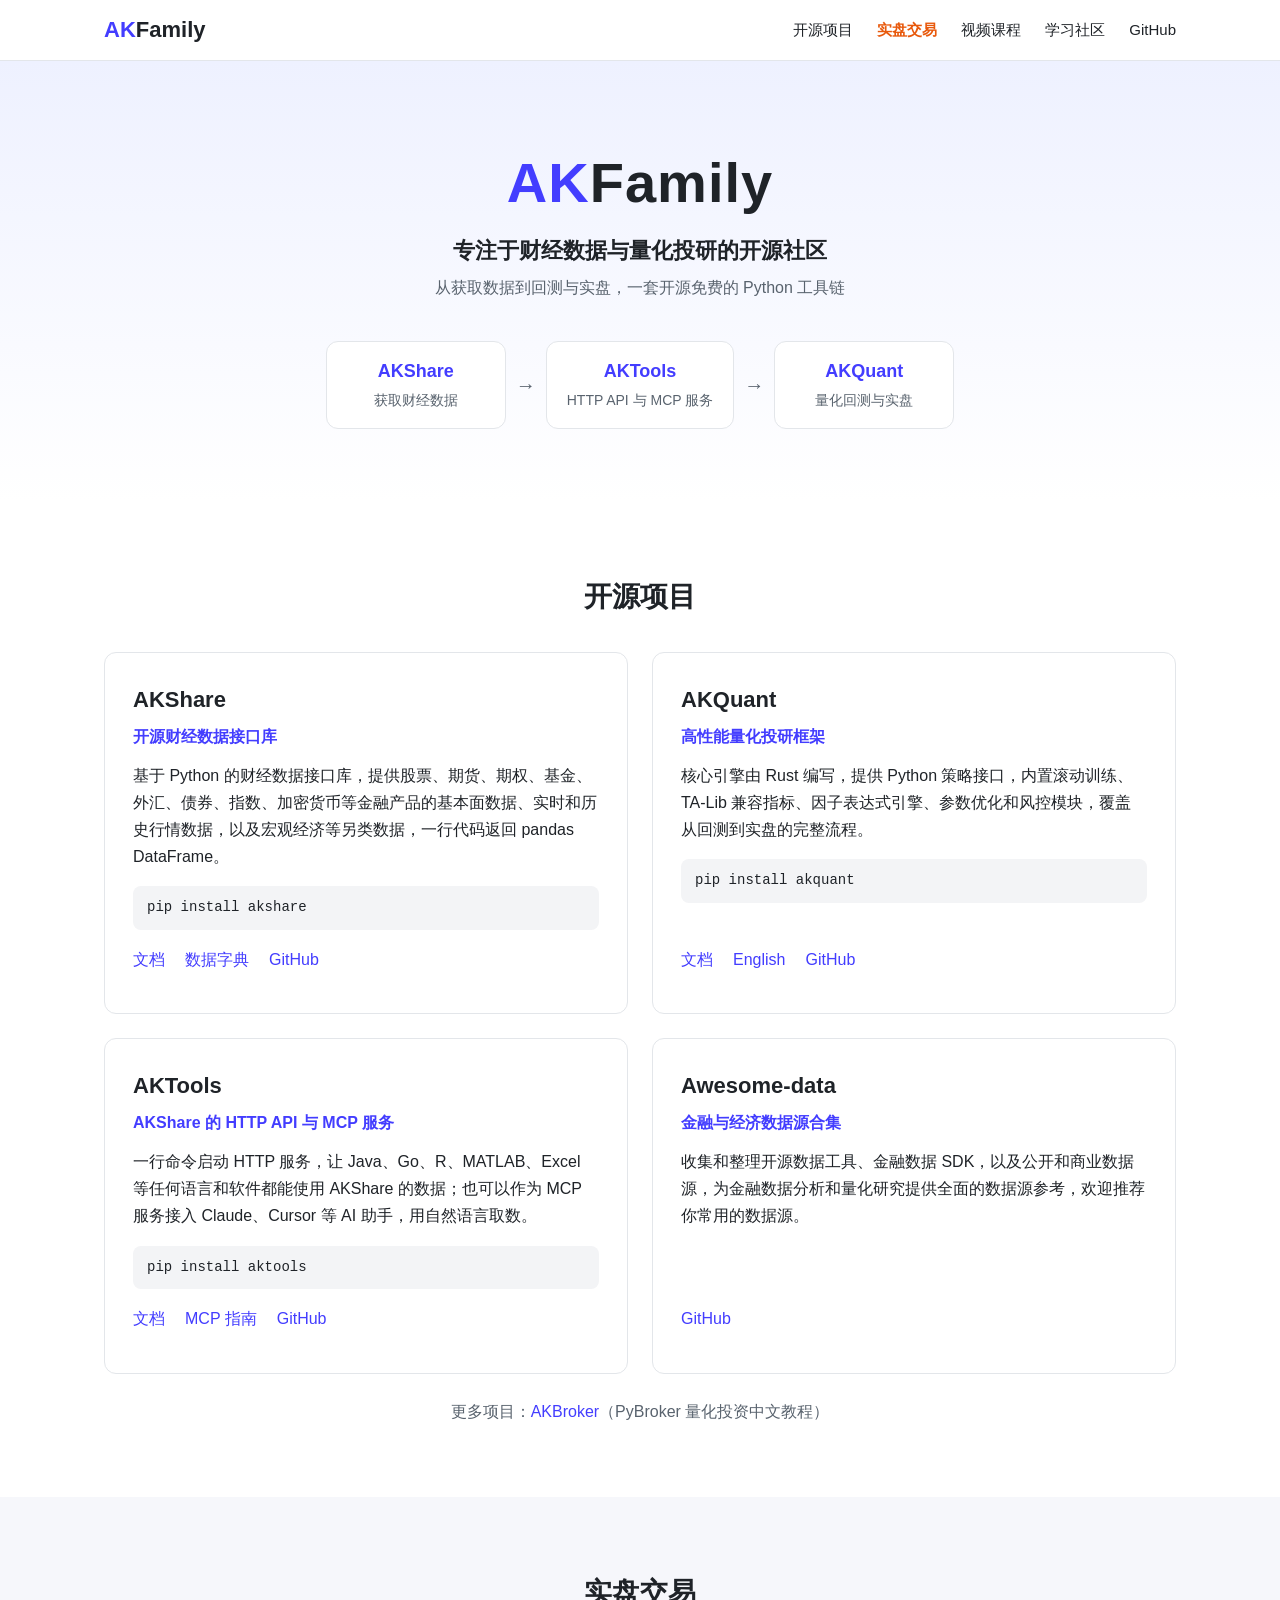
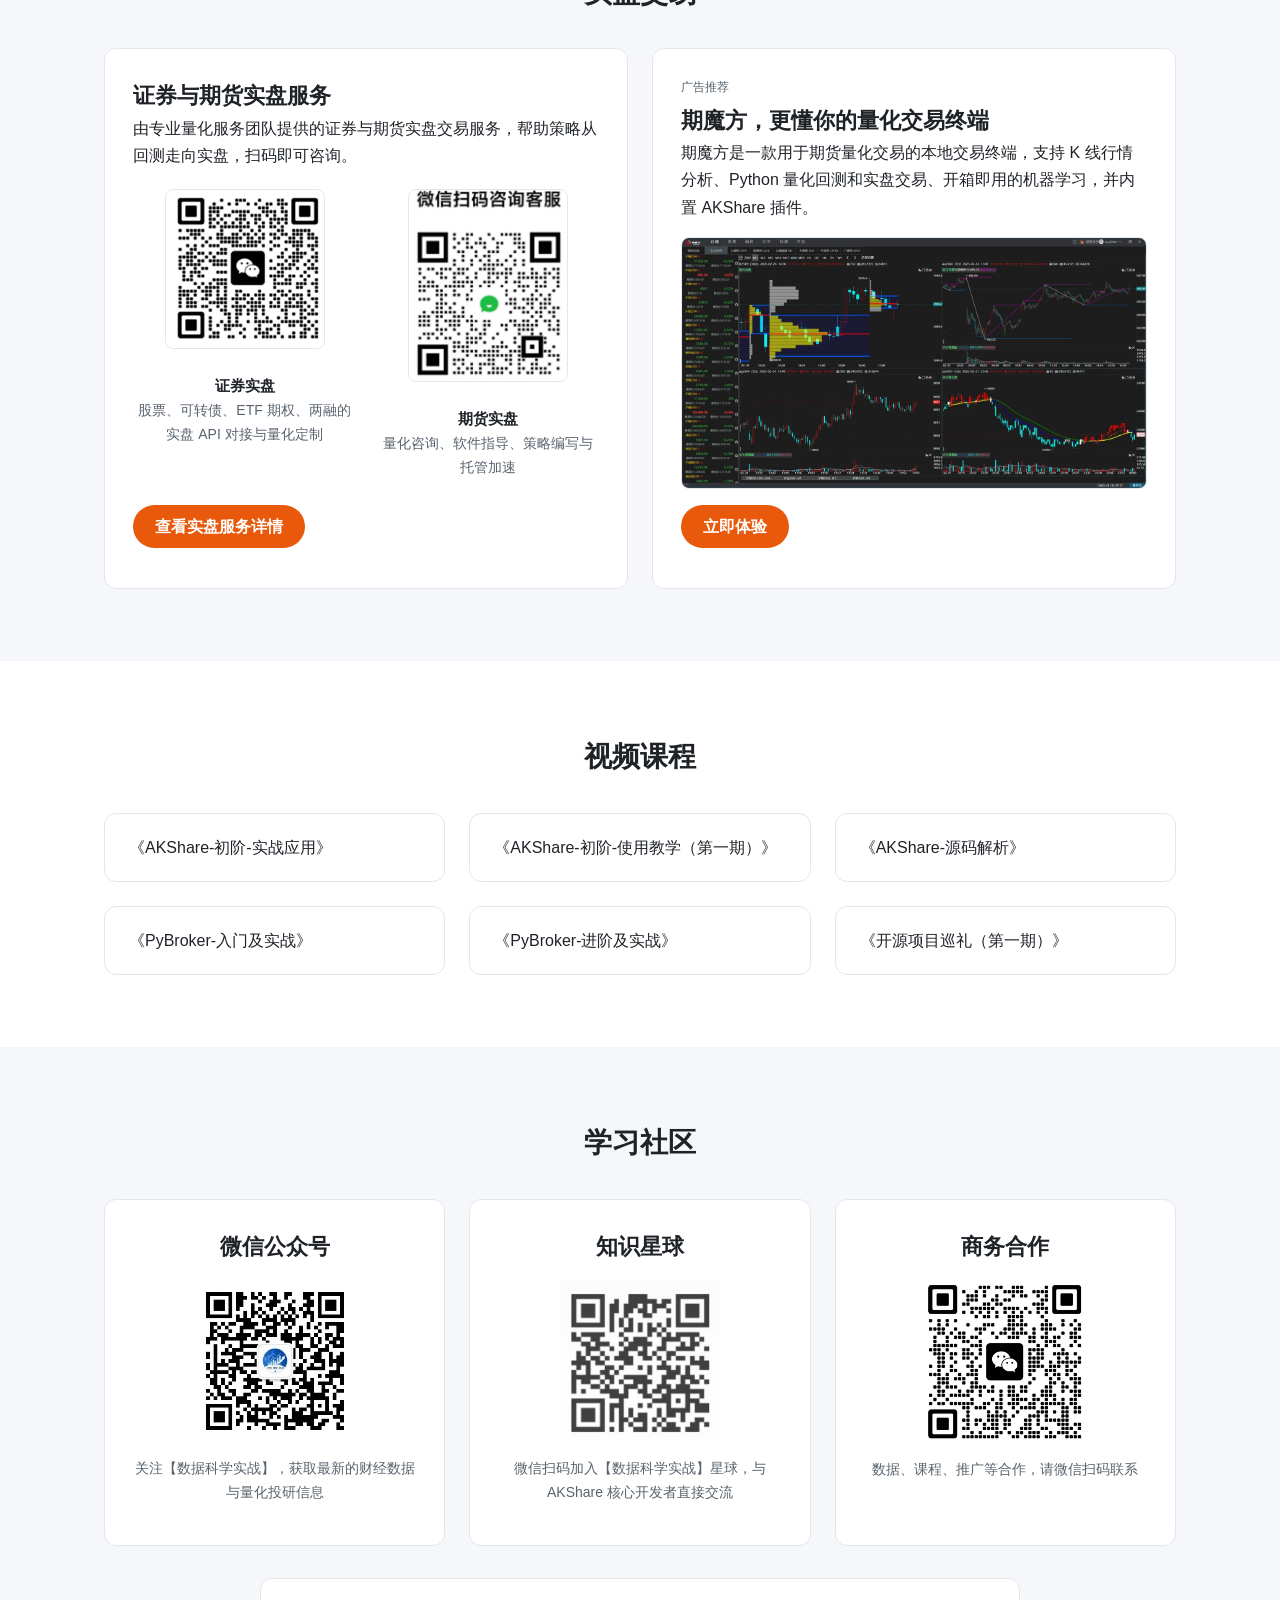
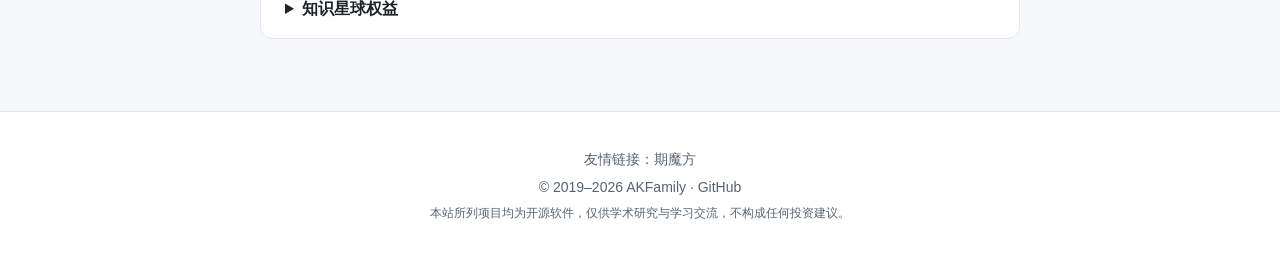
==== index.html @ a4c7192d "feat: 重写 AKFamily 主页为纯静态页面 - 新增 index.html：开源项目、实盘交易、视频课程、学习社区四个区块，沿用旧站的文案、课程链接和二维码 - 兼容旧站的 hash 路由（" ====
<!doctype html>
<html lang="zh-CN">
<head>
  <meta charset="utf-8">
  <meta name="viewport" content="width=device-width, initial-scale=1">
  <title>AKFamily — 专注于财经数据与量化投研的开源社区</title>
  <meta name="description" content="AKFamily 是 AKShare、AKQuant、AKTools 和 Awesome-data 的项目家族：开源免费的财经数据接口、量化回测与实盘框架、HTTP API 与 MCP 服务，以及金融数据源合集。">
  <meta name="keywords" content="AKFamily, AKShare, AKQuant, AKTools, Awesome-data, 财经数据, 金融数据接口, 量化投资, 量化回测, 量化实盘, Python">
  <link rel="canonical" href="https://akfamily.xyz/">
  <meta property="og:type" content="website">
  <meta property="og:title" content="AKFamily — 专注于财经数据与量化投研的开源社区">
  <meta property="og:description" content="开源免费的财经数据接口、量化回测与实盘框架、HTTP API 与 MCP 服务。">
  <meta property="og:url" content="https://akfamily.xyz/">
  <link rel="icon" href="favicon.ico">
  <link rel="stylesheet" href="assets/style.css">
  <script>
    // 兼容旧站的 hash 路由，例如 https://akfamily.xyz/#/community
    (function () {
      var map = { "#/data": "#projects", "#/quant": "#projects", "#/trade": "#trade",
                  "#/course": "#courses", "#/community": "#community", "#/": "#top" };
      var target = map[location.hash];
      if (!target) { return; }
      history.replaceState(null, "", target === "#top" ? location.pathname : target);
      document.addEventListener("DOMContentLoaded", function () {
        var el = document.querySelector(target);
        if (el && target !== "#top") { el.scrollIntoView(); }
      });
    })();
  </script>
</head>
<body id="top">
  <header class="nav">
    <div class="wrap nav-inner">
      <a class="brand" href="#top"><span class="ak">AK</span>Family</a>
      <nav>
        <a href="#projects">开源项目</a>
        <a href="#trade" class="hl">实盘交易</a>
        <a href="#courses">视频课程</a>
        <a href="#community">学习社区</a>
        <a href="https://github.com/akfamily" target="_blank" rel="noopener">GitHub</a>
      </nav>
    </div>
  </header>

  <main>
    <section class="hero">
      <div class="wrap">
        <h1><span class="ak">AK</span>Family</h1>
        <p class="lead">专注于财经数据与量化投研的开源社区</p>
        <p class="sub">从获取数据到回测与实盘，一套开源免费的 Python 工具链</p>
        <ol class="flow" aria-label="项目关系">
          <li><a href="https://akshare.akfamily.xyz/" target="_blank" rel="noopener"><b>AKShare</b><span>获取财经数据</span></a></li>
          <li><a href="https://aktools.akfamily.xyz/" target="_blank" rel="noopener"><b>AKTools</b><span>HTTP API 与 MCP 服务</span></a></li>
          <li><a href="https://akquant.akfamily.xyz/" target="_blank" rel="noopener"><b>AKQuant</b><span>量化回测与实盘</span></a></li>
        </ol>
      </div>
    </section>

    <section id="projects" class="section">
      <div class="wrap">
        <h2>开源项目</h2>
        <div class="grid cards">
          <article class="card">
            <h3>AKShare</h3>
            <p class="tag">开源财经数据接口库</p>
            <p>基于 Python 的财经数据接口库，提供股票、期货、期权、基金、外汇、债券、指数、加密货币等金融产品的基本面数据、实时和历史行情数据，以及宏观经济等另类数据，一行代码返回 pandas DataFrame。</p>
            <pre><code>pip install akshare</code></pre>
            <p class="links"><a href="https://akshare.akfamily.xyz/" target="_blank" rel="noopener">文档</a><a href="https://akshare.akfamily.xyz/data/index.html" target="_blank" rel="noopener">数据字典</a><a href="https://github.com/akfamily/akshare" target="_blank" rel="noopener">GitHub</a></p>
          </article>
          <article class="card">
            <h3>AKQuant</h3>
            <p class="tag">高性能量化投研框架</p>
            <p>核心引擎由 Rust 编写，提供 Python 策略接口，内置滚动训练、TA-Lib 兼容指标、因子表达式引擎、参数优化和风控模块，覆盖从回测到实盘的完整流程。</p>
            <pre><code>pip install akquant</code></pre>
            <p class="links"><a href="https://akquant.akfamily.xyz/" target="_blank" rel="noopener">文档</a><a href="https://akquant.akfamily.xyz/en/" target="_blank" rel="noopener">English</a><a href="https://github.com/akfamily/akquant" target="_blank" rel="noopener">GitHub</a></p>
          </article>
          <article class="card">
            <h3>AKTools</h3>
            <p class="tag">AKShare 的 HTTP API 与 MCP 服务</p>
            <p>一行命令启动 HTTP 服务，让 Java、Go、R、MATLAB、Excel 等任何语言和软件都能使用 AKShare 的数据；也可以作为 MCP 服务接入 Claude、Cursor 等 AI 助手，用自然语言取数。</p>
            <pre><code>pip install aktools</code></pre>
            <p class="links"><a href="https://aktools.akfamily.xyz/" target="_blank" rel="noopener">文档</a><a href="https://akshare.akfamily.xyz/mcp.html" target="_blank" rel="noopener">MCP 指南</a><a href="https://github.com/akfamily/aktools" target="_blank" rel="noopener">GitHub</a></p>
          </article>
          <article class="card">
            <h3>Awesome-data</h3>
            <p class="tag">金融与经济数据源合集</p>
            <p>收集和整理开源数据工具、金融数据 SDK，以及公开和商业数据源，为金融数据分析和量化研究提供全面的数据源参考，欢迎推荐你常用的数据源。</p>
            <p class="links"><a href="https://github.com/akfamily/awesome-data" target="_blank" rel="noopener">GitHub</a></p>
          </article>
        </div>
        <p class="more">更多项目：<a href="https://akbroker.akfamily.xyz/" target="_blank" rel="noopener">AKBroker</a>（PyBroker 量化投资中文教程）</p>
      </div>
    </section>

    <section id="trade" class="section alt">
      <div class="wrap">
        <h2>实盘交易</h2>
        <div class="grid two">
          <article class="card promo">
            <h3>证券与期货实盘服务</h3>
            <p>由专业量化服务团队提供的证券与期货实盘交易服务，帮助策略从回测走向实盘，扫码即可咨询。</p>
            <div class="trade-qr">
              <figure>
                <img src="assets/img/trade-stock-qrcode.png" width="160" height="160" alt="证券实盘咨询微信二维码" loading="lazy">
                <figcaption><b>证券实盘</b>股票、可转债、ETF 期权、两融的实盘 API 对接与量化定制</figcaption>
              </figure>
              <figure>
                <img src="assets/img/trade-futures-qrcode.png" width="160" height="193" alt="期货实盘咨询微信二维码" loading="lazy">
                <figcaption><b>期货实盘</b>量化咨询、软件指导、策略编写与托管加速</figcaption>
              </figure>
            </div>
            <p class="links"><a class="btn" href="https://akshare.akfamily.xyz/trade.html" target="_blank" rel="noopener">查看实盘服务详情</a></p>
          </article>
          <article class="card promo">
            <p class="ad">广告推荐</p>
            <h3>期魔方，更懂你的量化交易终端</h3>
            <p>期魔方是一款用于期货量化交易的本地交易终端，支持 K 线行情分析、Python 量化回测和实盘交易、开箱即用的机器学习，并内置 AKShare 插件。</p>
            <img src="assets/img/qimofang.webp" width="1280" height="690" alt="期魔方量化交易终端界面截图" loading="lazy">
            <p class="links"><a class="btn" href="https://qmfquant.com" target="_blank" rel="noopener sponsored">立即体验</a></p>
          </article>
        </div>
      </div>
    </section>

    <section id="courses" class="section">
      <div class="wrap">
        <h2>视频课程</h2>
        <ul class="grid courses">
          <li><a href="https://app3rqjh1z21630.h5.xiaoeknow.com/p/course/column/p_63745e95e4b01126eaa6492f" target="_blank" rel="noopener">《AKShare-初阶-实战应用》</a></li>
          <li><a href="https://app3rqjh1z21630.h5.xiaoeknow.com/p/course/column/p_6341071ae4b0eca59c3a827d" target="_blank" rel="noopener">《AKShare-初阶-使用教学（第一期）》</a></li>
          <li><a href="https://app3rqjh1z21630.h5.xiaoeknow.com/p/course/column/p_63621554e4b083231ec7db9f" target="_blank" rel="noopener">《AKShare-源码解析》</a></li>
          <li><a href="https://app3rqjh1z21630.h5.xiaoeknow.com/p/course/column/p_66dd2c90e4b023c0611e36cb" target="_blank" rel="noopener">《PyBroker-入门及实战》</a></li>
          <li><a href="https://app3rqjh1z21630.h5.xiaoeknow.com/p/course/column/p_673dfc2ae4b0694c950396f7" target="_blank" rel="noopener">《PyBroker-进阶及实战》</a></li>
          <li><a href="https://app3rqjh1z21630.h5.xiaoeknow.com/p/course/column/p_63623e37e4b0276efeaac173" target="_blank" rel="noopener">《开源项目巡礼（第一期）》</a></li>
        </ul>
      </div>
    </section>

    <section id="community" class="section alt">
      <div class="wrap">
        <h2>学习社区</h2>
        <div class="grid three">
          <article class="card qr">
            <h3>微信公众号</h3>
            <img src="assets/img/wechat-qrcode.jpg" width="160" height="160" alt="微信公众号【数据科学实战】二维码" loading="lazy">
            <p>关注【数据科学实战】，获取最新的财经数据与量化投研信息</p>
          </article>
          <article class="card qr">
            <h3>知识星球</h3>
            <img src="assets/img/zsxq-qrcode.png" width="160" height="160" alt="知识星球【数据科学实战】二维码" loading="lazy">
            <p>微信扫码加入【数据科学实战】星球，与 AKShare 核心开发者直接交流</p>
          </article>
          <article class="card qr">
            <h3>商务合作</h3>
            <img src="assets/img/business-qrcode.png" width="160" height="160" alt="商务合作微信二维码" loading="lazy">
            <p>数据、课程、推广等合作，请微信扫码联系</p>
          </article>
        </div>
        <details class="perks">
          <summary>知识星球权益</summary>
          <ul>
            <li>赠送《财经数据宝典》：多年财经数据维护经验和使用技巧，解答 AKShare 使用中的注意事项，并介绍国内外常用的财经数据源</li>
            <li>赠送《量化投研宝典》：量化投研框架的最佳实践，以及实战文章和代码资源</li>
            <li>赠送《PyBroker-入门及实战》视频课程</li>
            <li>优质财经数据与量化投研文章、实用策略及源代码、高质量金融数据分享</li>
            <li>每年不少于 10 次专属直播和录播课程，支持回放、课件及源码获取，唯一官方课程答疑渠道</li>
            <li>10 张知识店铺课程 8.8 折优惠券，以及专业微信交流群</li>
          </ul>
        </details>
      </div>
    </section>
  </main>

  <footer class="footer">
    <div class="wrap">
      <p>友情链接：<a href="https://qmfquant.com" target="_blank" rel="noopener">期魔方</a></p>
      <p>© 2019–<span id="year">2026</span> AKFamily · <a href="https://github.com/akfamily" target="_blank" rel="noopener">GitHub</a></p>
      <p class="disclaimer">本站所列项目均为开源软件，仅供学术研究与学习交流，不构成任何投资建议。</p>
    </div>
  </footer>
  <script>document.getElementById("year").textContent = new Date().getFullYear();</script>
</body>
</html>
---- assets/style.css ----
:root {
  --brand: #433dff;
  --accent: #e8590c;
  --text: #1f2328;
  --muted: #59636e;
  --line: #e3e6ea;
  --bg-alt: #f6f7fb;
  --radius: 12px;
  font-family: -apple-system, BlinkMacSystemFont, "Segoe UI", "PingFang SC",
    "Hiragino Sans GB", "Microsoft YaHei", Arial, sans-serif;
  color: var(--text);
  line-height: 1.7;
}

* { box-sizing: border-box; }
html { scroll-behavior: smooth; scroll-padding-top: 72px; }
body { margin: 0; background: #fff; }
a { color: var(--brand); text-decoration: none; }
a:hover { text-decoration: underline; }
img { max-width: 100%; height: auto; }
.wrap { max-width: 1120px; margin: 0 auto; padding: 0 24px; }
.ak { color: var(--brand); }

/* 顶栏 */
.nav {
  position: sticky; top: 0; z-index: 10;
  background: rgba(255, 255, 255, 0.92);
  backdrop-filter: blur(8px);
  border-bottom: 1px solid var(--line);
}
.nav-inner { display: flex; align-items: center; justify-content: space-between; height: 60px; }
.brand { font-size: 22px; font-weight: 700; color: var(--text); }
.brand:hover { text-decoration: none; }
.nav nav { display: flex; gap: 24px; }
.nav nav a { color: var(--text); font-size: 15px; }
.nav nav a.hl { color: var(--accent); font-weight: 600; }

/* 首屏 */
.hero {
  padding: 88px 0 72px;
  text-align: center;
  background: linear-gradient(180deg, #eef1ff 0%, #fff 100%);
}
.hero h1 { margin: 0; font-size: 56px; line-height: 1.2; letter-spacing: 1px; }
.hero .lead { margin: 16px 0 4px; font-size: 22px; font-weight: 600; }
.hero .sub { margin: 0; color: var(--muted); }
.flow {
  list-style: none; padding: 0; margin: 40px auto 0;
  display: flex; justify-content: center; align-items: stretch; gap: 40px;
}
.flow li { position: relative; }
.flow li + li::before {
  content: "→"; position: absolute; left: -30px; top: 50%;
  transform: translateY(-50%); color: var(--muted); font-size: 20px;
}
.flow a {
  display: block; min-width: 180px; padding: 14px 20px;
  background: #fff; border: 1px solid var(--line); border-radius: var(--radius);
  color: var(--text);
}
.flow a:hover { border-color: var(--brand); text-decoration: none; }
.flow b { display: block; font-size: 18px; color: var(--brand); }
.flow span { font-size: 14px; color: var(--muted); }

/* 区块 */
.section { padding: 72px 0; }
.section.alt { background: var(--bg-alt); }
.section h2 { margin: 0 0 32px; font-size: 28px; text-align: center; }
.grid { display: grid; gap: 24px; }
.cards { grid-template-columns: repeat(2, 1fr); }
.two { grid-template-columns: repeat(2, 1fr); }
.three { grid-template-columns: repeat(3, 1fr); }

.card {
  display: flex; flex-direction: column;
  padding: 28px; background: #fff;
  border: 1px solid var(--line); border-radius: var(--radius);
}
.card h3 { margin: 0; font-size: 22px; }
.card .tag { margin: 4px 0 12px; color: var(--brand); font-weight: 600; }
.card p { margin: 0 0 12px; }
.card pre {
  margin: 4px 0 16px; padding: 10px 14px;
  background: #f3f4f6; border-radius: 8px; overflow-x: auto;
}
.card code { font-family: Consolas, "SFMono-Regular", Menlo, monospace; font-size: 14px; }
.card .links { margin-top: auto; display: flex; gap: 20px; flex-wrap: wrap; }
.more { margin: 24px 0 0; text-align: center; color: var(--muted); }

.promo img { margin: 4px 0 16px; border-radius: 8px; border: 1px solid var(--line); }
.promo .ad { margin: 0 0 4px; font-size: 12px; color: var(--muted); }
.trade-qr { display: flex; gap: 20px; margin: 4px 0 16px; }
.trade-qr figure { flex: 1; margin: 0; text-align: center; }
.trade-qr img { width: 160px; height: auto; }
.trade-qr figcaption { font-size: 14px; color: var(--muted); }
.trade-qr figcaption b { display: block; color: var(--text); font-size: 15px; }
.btn {
  display: inline-block; padding: 8px 22px;
  background: var(--accent); color: #fff; border-radius: 999px; font-weight: 600;
}
.btn:hover { text-decoration: none; opacity: 0.9; }

.courses { list-style: none; padding: 0; margin: 0; grid-template-columns: repeat(3, 1fr); }
.courses a {
  display: block; height: 100%; padding: 20px 24px;
  border: 1px solid var(--line); border-radius: var(--radius); color: var(--text);
}
.courses a:hover { border-color: var(--brand); text-decoration: none; color: var(--brand); }

.qr { align-items: center; text-align: center; }
.qr img { margin: 16px 0; }
.qr p { color: var(--muted); font-size: 14px; }

.perks {
  max-width: 760px; margin: 32px auto 0; padding: 16px 24px;
  background: #fff; border: 1px solid var(--line); border-radius: var(--radius);
}
.perks summary { cursor: pointer; font-weight: 600; }
.perks ul { margin: 12px 0 0; padding-left: 20px; }
.perks li { margin: 6px 0; }

.footer {
  padding: 32px 0; text-align: center; font-size: 14px; color: var(--muted);
  border-top: 1px solid var(--line);
}
.footer p { margin: 4px 0; }
.footer a { color: var(--muted); }
.disclaimer { font-size: 12px; }

@media (max-width: 860px) {
  .cards, .two, .three, .courses { grid-template-columns: 1fr; }
  .nav nav { gap: 14px; }
  .nav nav a:last-child { display: none; }
  .hero { padding: 56px 0 48px; }
  .hero h1 { font-size: 40px; }
  .flow { flex-direction: column; align-items: center; gap: 28px; }
  .flow li + li::before { content: "↓"; left: 50%; top: -24px; transform: translateX(-50%); }
}
@media (max-width: 600px) {
  html { scroll-padding-top: 100px; }
  .nav-inner { flex-wrap: wrap; height: auto; padding-top: 8px; padding-bottom: 8px; row-gap: 4px; }
  .nav nav { width: 100%; justify-content: space-between; gap: 0; }
  .nav nav a { font-size: 14px; }
  .brand { font-size: 19px; }
  .wrap { padding: 0 16px; }
  .card { padding: 20px; }
  .hero .lead { font-size: 19px; }
  .trade-qr { flex-direction: column; align-items: center; }
}
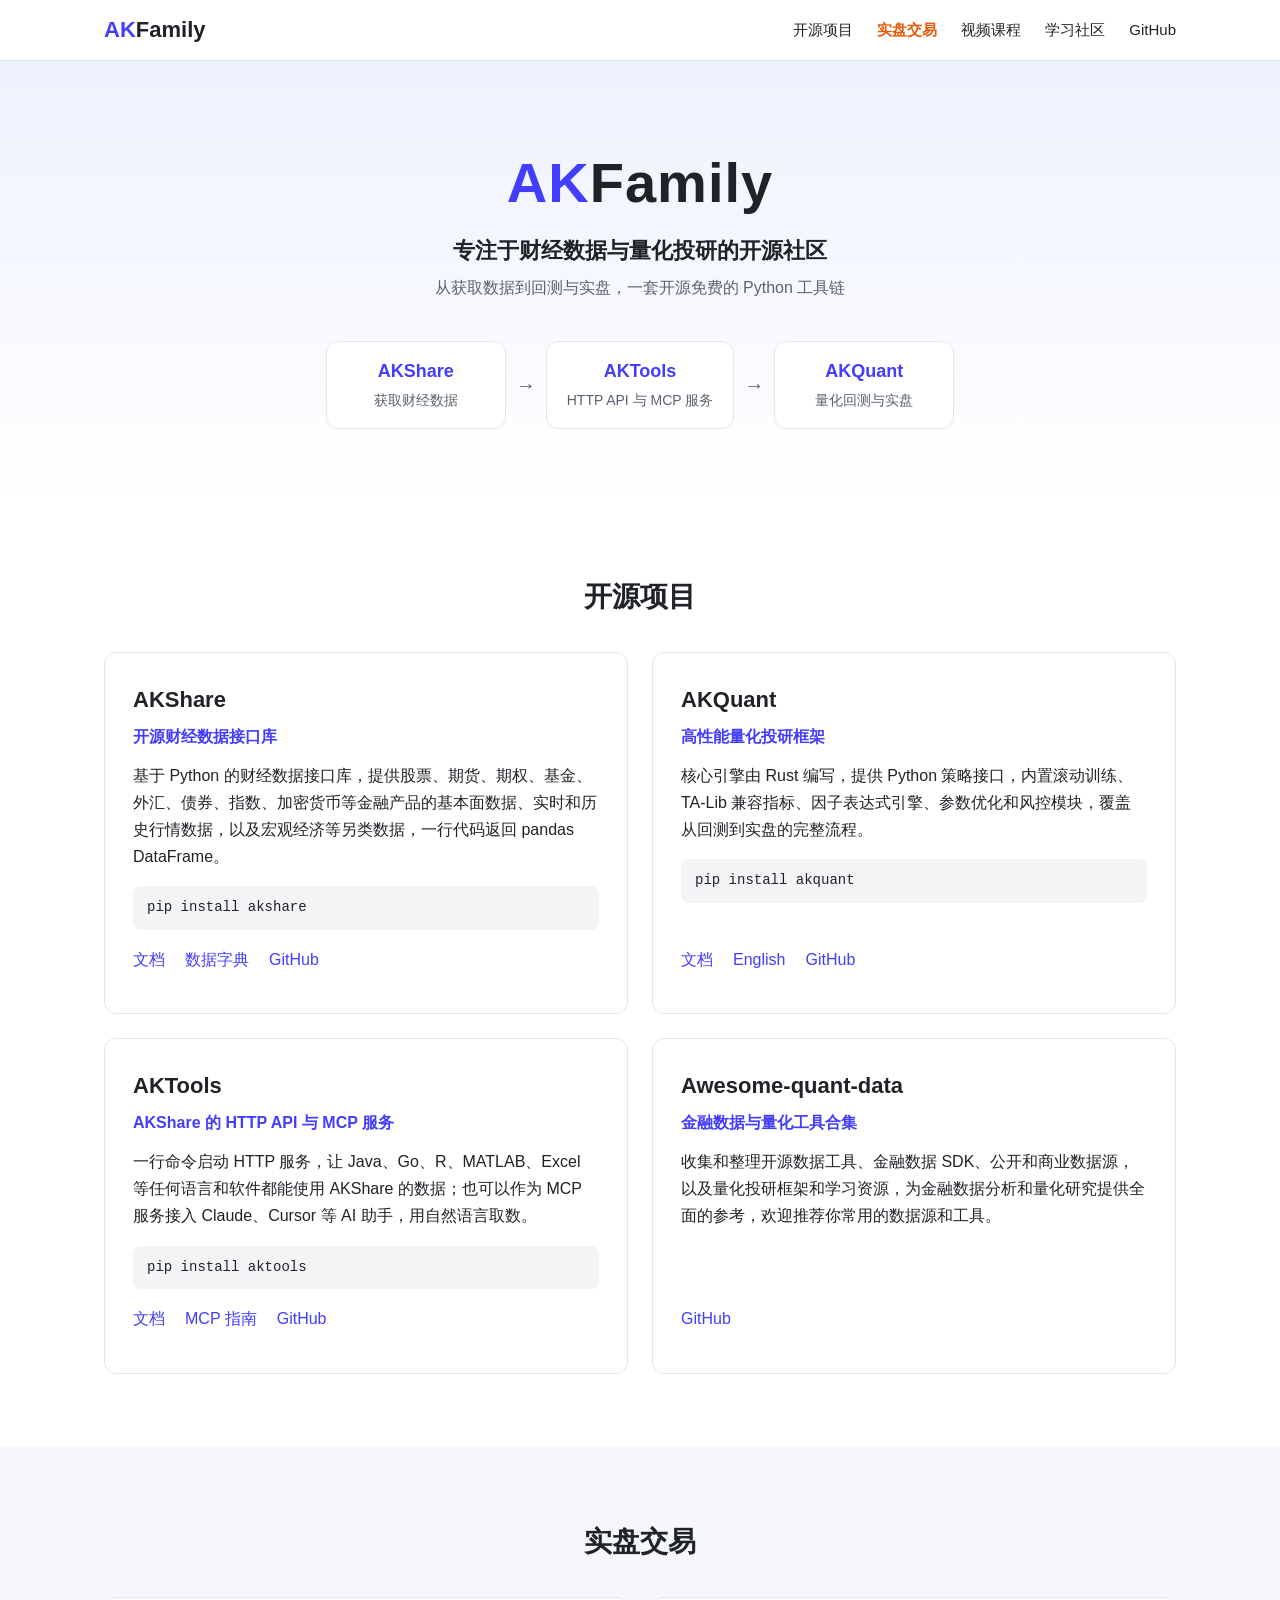
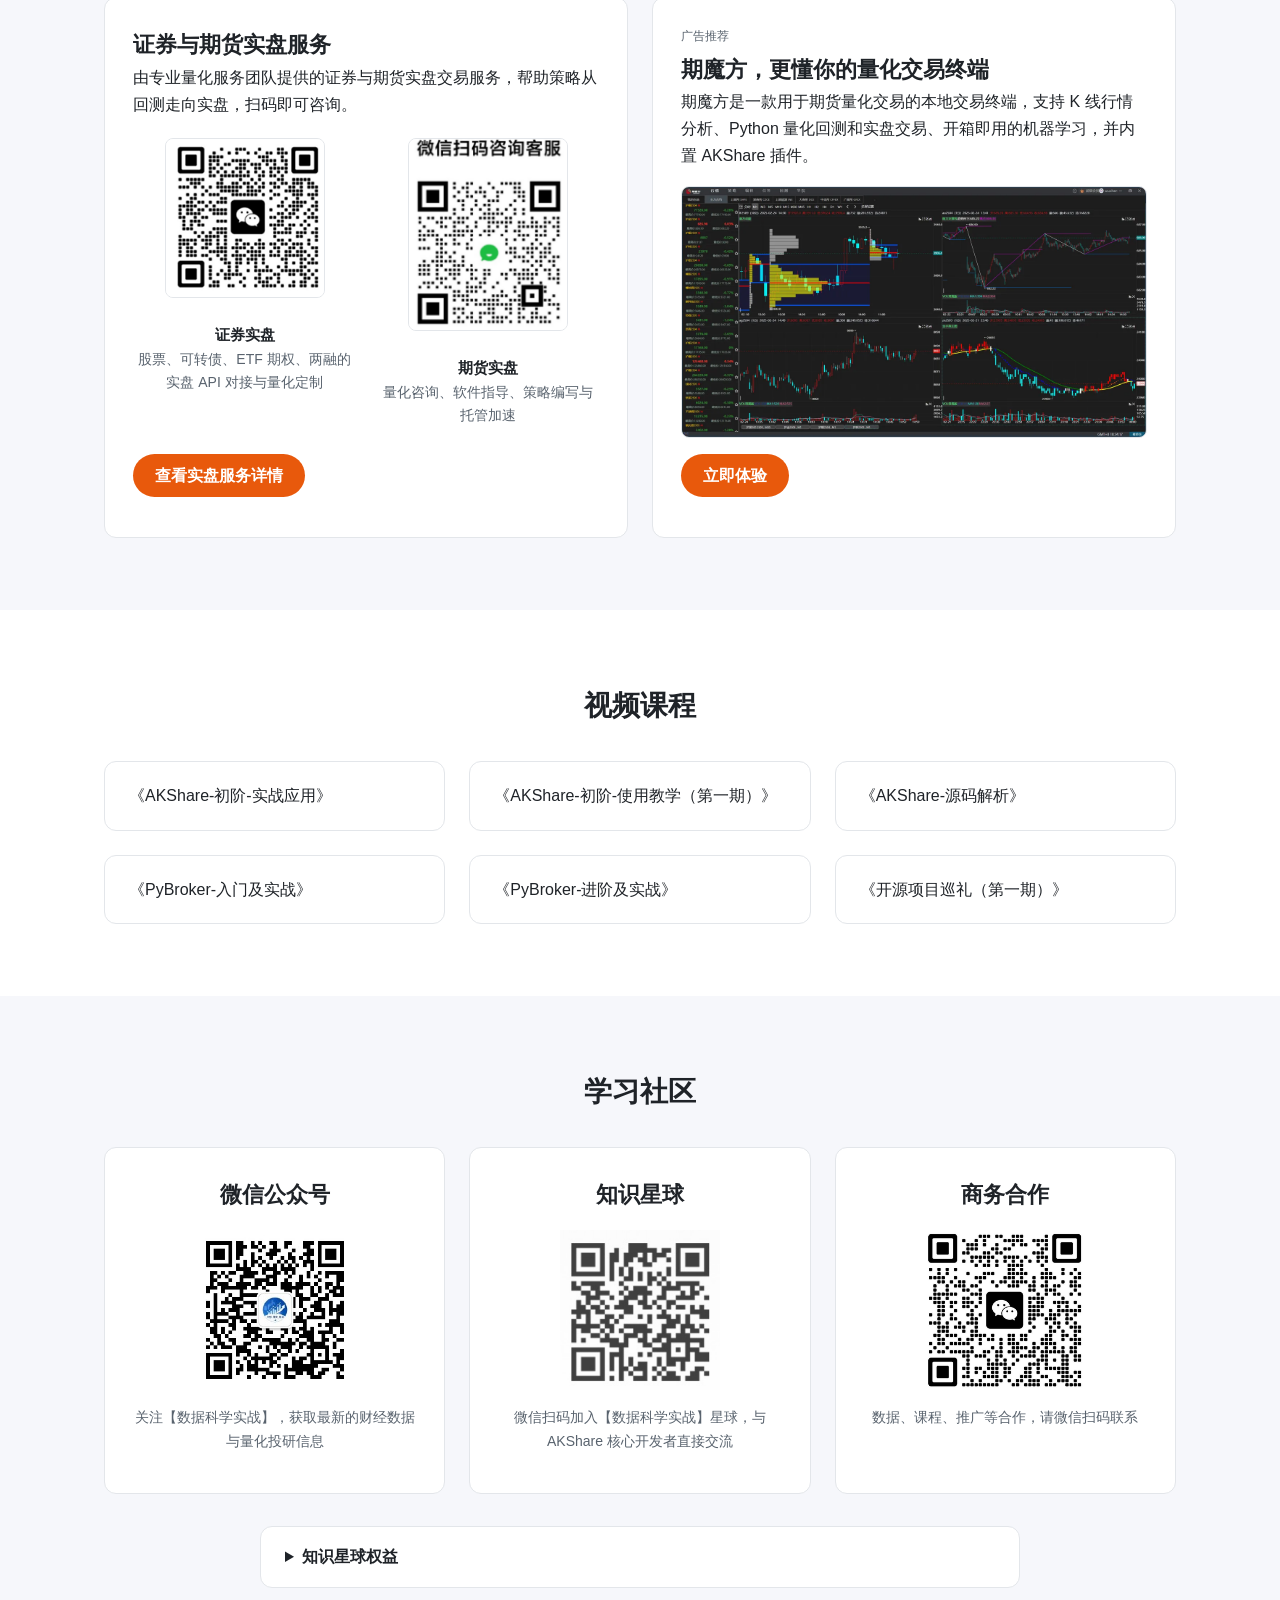
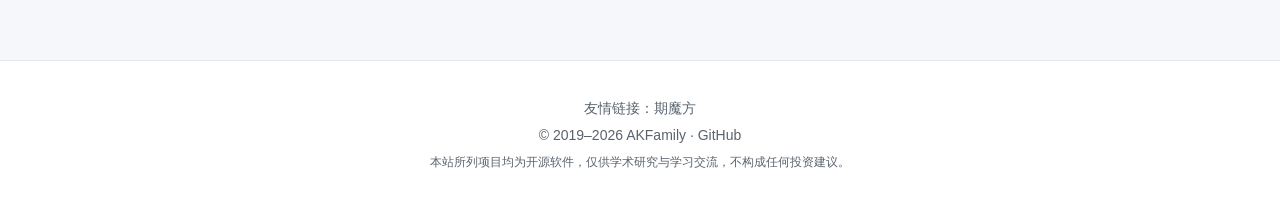
==== commit e3d9912b: "docs: Awesome-data 更名为 Awesome-quant-data，移除已删除的 AKBroker" ====
--- a/index.html
+++ b/index.html
@@ -4,8 +4,8 @@
   <meta charset="utf-8">
   <meta name="viewport" content="width=device-width, initial-scale=1">
   <title>AKFamily — 专注于财经数据与量化投研的开源社区</title>
-  <meta name="description" content="AKFamily 是 AKShare、AKQuant、AKTools 和 Awesome-data 的项目家族：开源免费的财经数据接口、量化回测与实盘框架、HTTP API 与 MCP 服务，以及金融数据源合集。">
-  <meta name="keywords" content="AKFamily, AKShare, AKQuant, AKTools, Awesome-data, 财经数据, 金融数据接口, 量化投资, 量化回测, 量化实盘, Python">
+  <meta name="description" content="AKFamily 是 AKShare、AKQuant、AKTools 和 Awesome-quant-data 的项目家族：开源免费的财经数据接口、量化回测与实盘框架、HTTP API 与 MCP 服务，以及金融数据与量化工具合集。">
+  <meta name="keywords" content="AKFamily, AKShare, AKQuant, AKTools, Awesome-quant-data, 财经数据, 金融数据接口, 量化投资, 量化回测, 量化实盘, Python">
   <link rel="canonical" href="https://akfamily.xyz/">
   <meta property="og:type" content="website">
   <meta property="og:title" content="AKFamily — 专注于财经数据与量化投研的开源社区">
@@ -82,13 +82,12 @@
             <p class="links"><a href="https://aktools.akfamily.xyz/" target="_blank" rel="noopener">文档</a><a href="https://akshare.akfamily.xyz/mcp.html" target="_blank" rel="noopener">MCP 指南</a><a href="https://github.com/akfamily/aktools" target="_blank" rel="noopener">GitHub</a></p>
           </article>
           <article class="card">
-            <h3>Awesome-data</h3>
-            <p class="tag">金融与经济数据源合集</p>
-            <p>收集和整理开源数据工具、金融数据 SDK，以及公开和商业数据源，为金融数据分析和量化研究提供全面的数据源参考，欢迎推荐你常用的数据源。</p>
-            <p class="links"><a href="https://github.com/akfamily/awesome-data" target="_blank" rel="noopener">GitHub</a></p>
+            <h3>Awesome-quant-data</h3>
+            <p class="tag">金融数据与量化工具合集</p>
+            <p>收集和整理开源数据工具、金融数据 SDK、公开和商业数据源，以及量化投研框架和学习资源，为金融数据分析和量化研究提供全面的参考，欢迎推荐你常用的数据源和工具。</p>
+            <p class="links"><a href="https://github.com/akfamily/awesome-quant-data" target="_blank" rel="noopener">GitHub</a></p>
           </article>
         </div>
-        <p class="more">更多项目：<a href="https://akbroker.akfamily.xyz/" target="_blank" rel="noopener">AKBroker</a>（PyBroker 量化投资中文教程）</p>
       </div>
     </section>
 
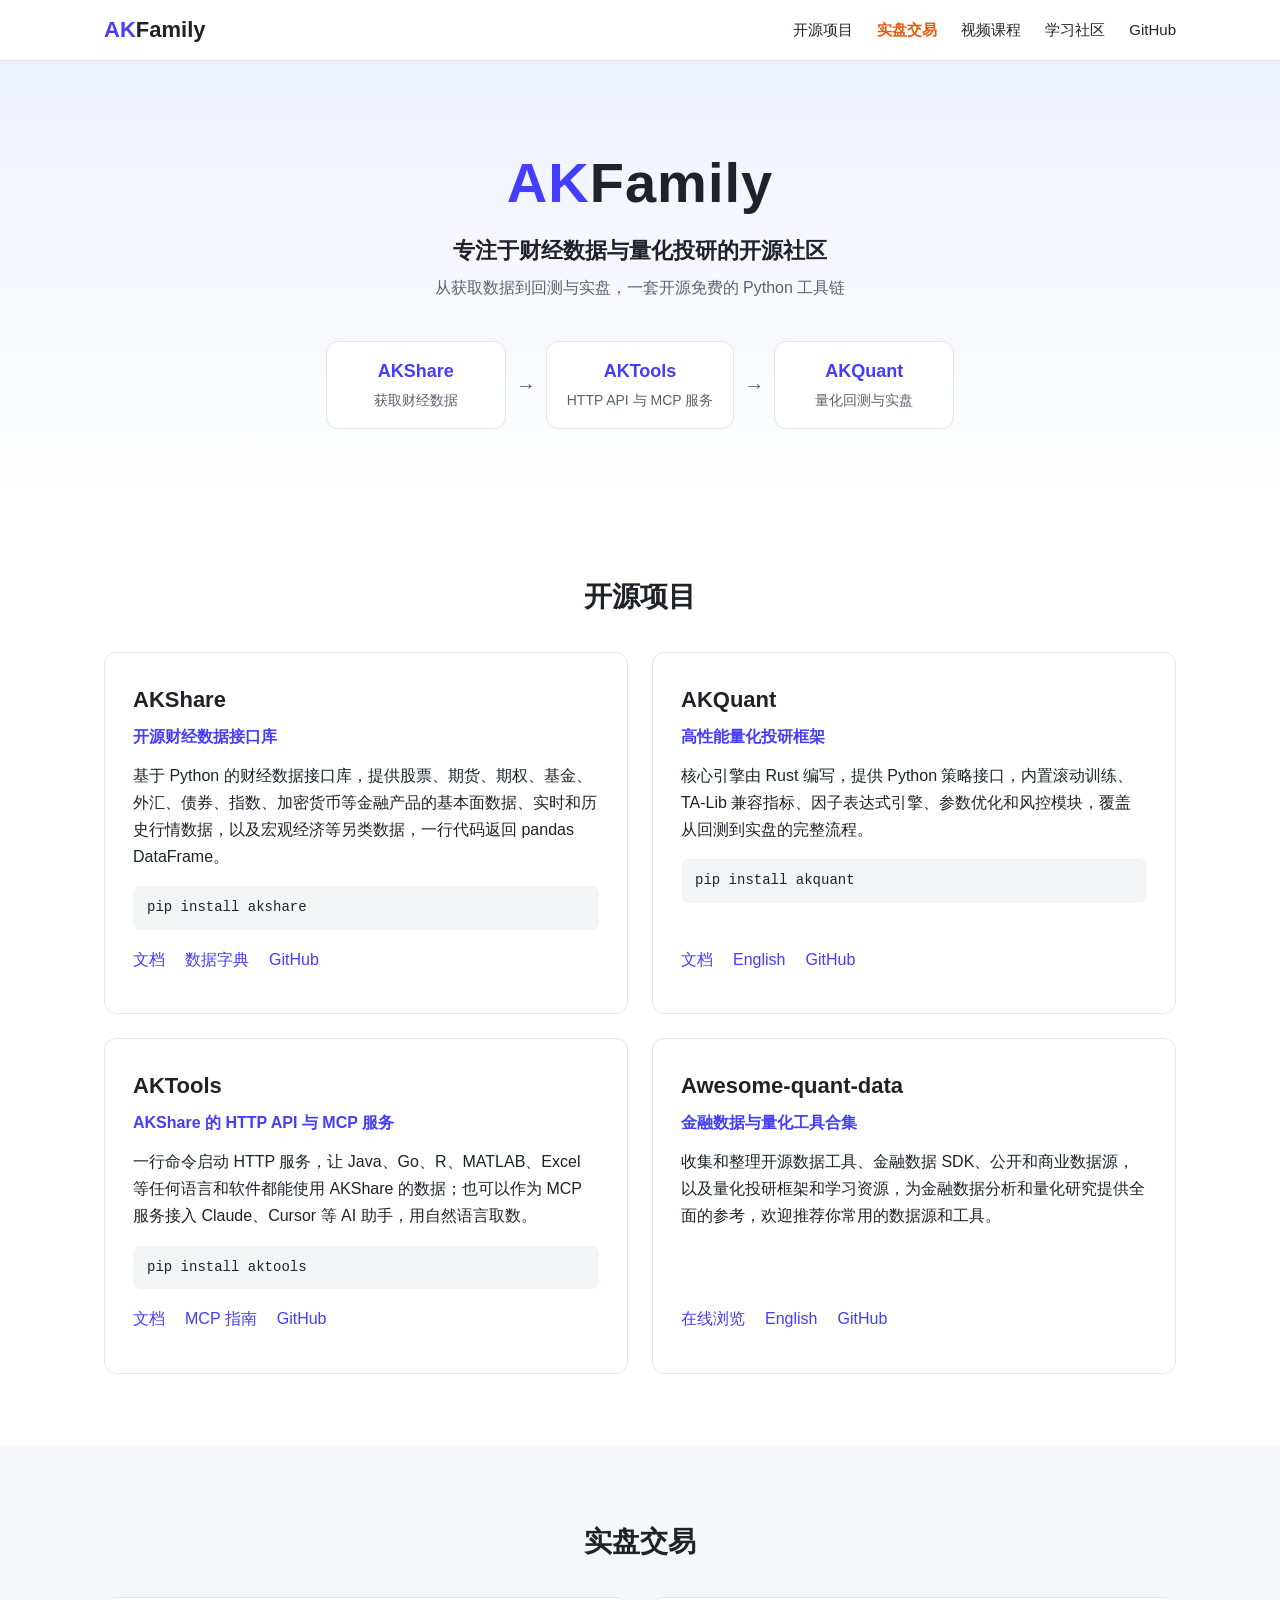
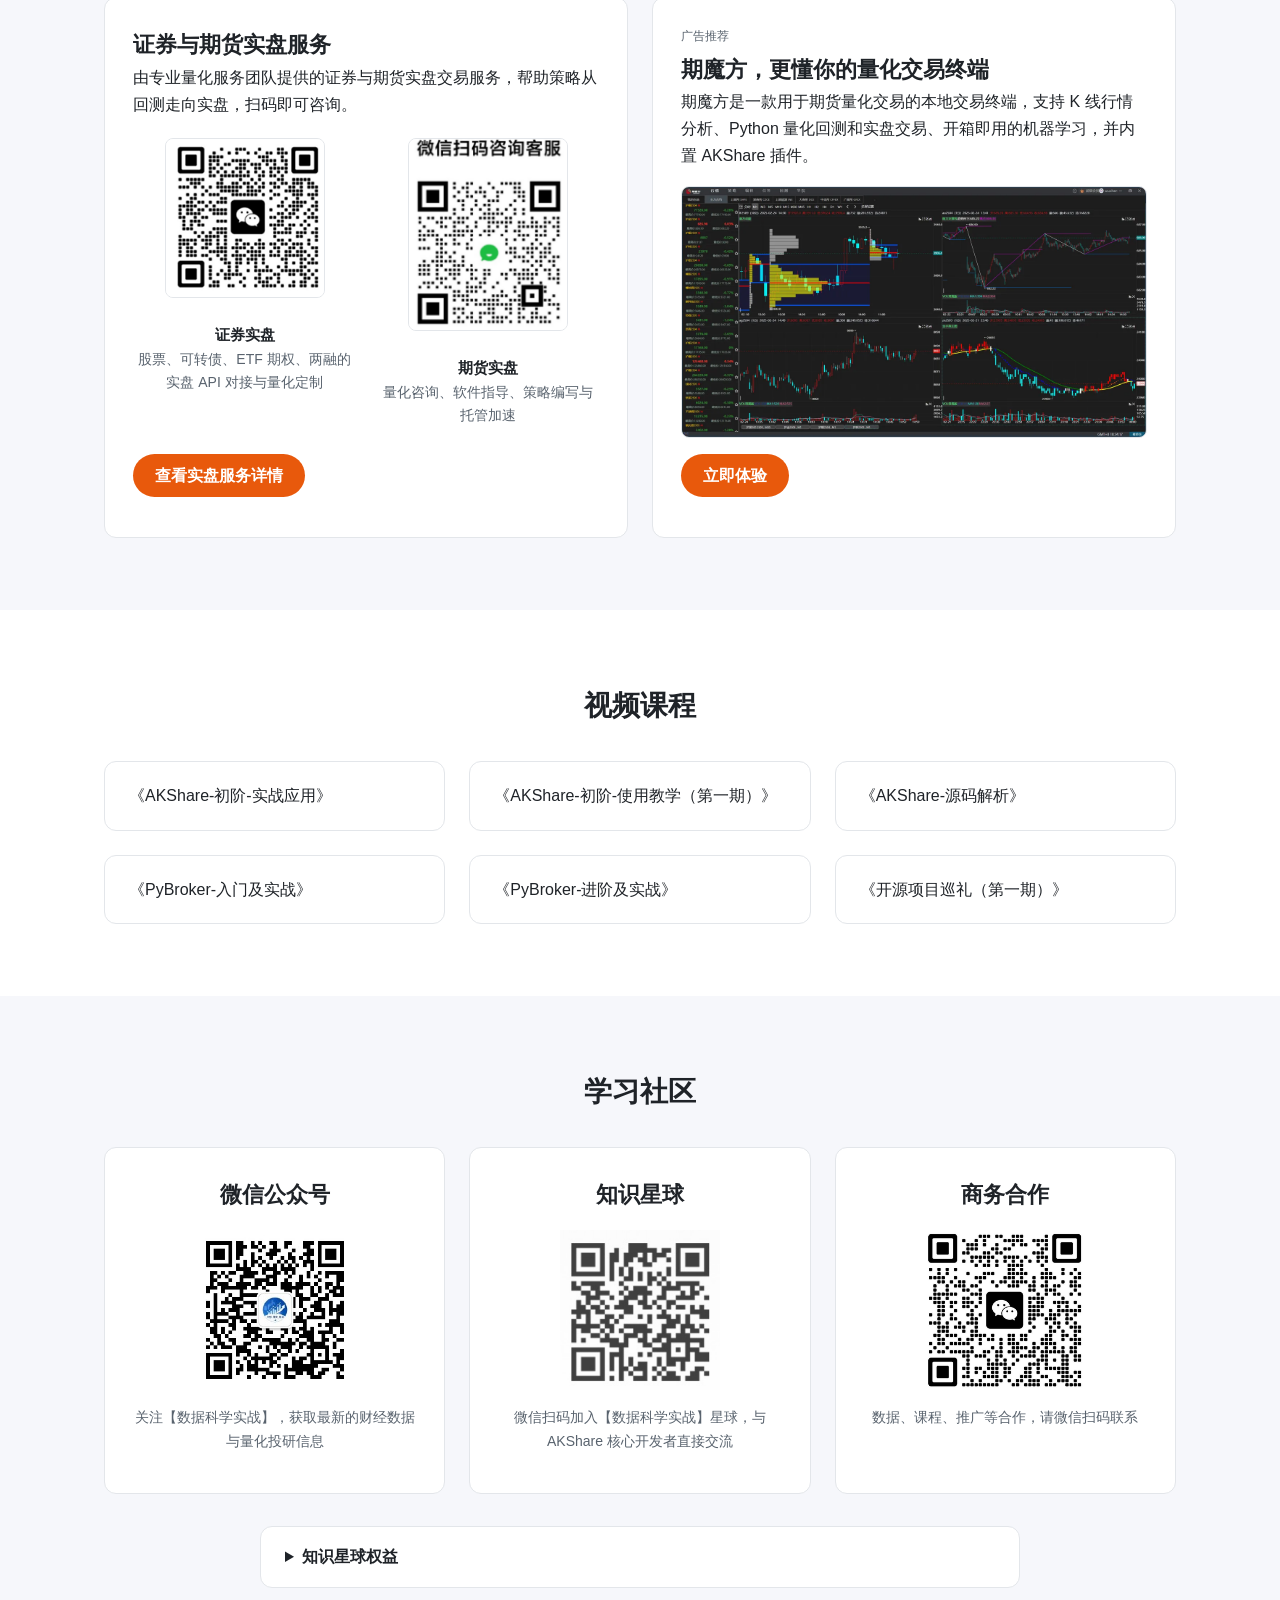
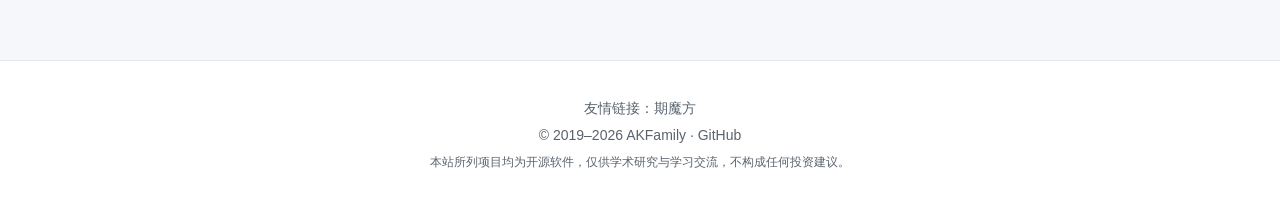
==== commit 893d1b8e: "docs: Awesome-quant-data 卡片新增在线浏览链接" ====
--- a/index.html
+++ b/index.html
@@ -85,7 +85,7 @@
             <h3>Awesome-quant-data</h3>
             <p class="tag">金融数据与量化工具合集</p>
             <p>收集和整理开源数据工具、金融数据 SDK、公开和商业数据源，以及量化投研框架和学习资源，为金融数据分析和量化研究提供全面的参考，欢迎推荐你常用的数据源和工具。</p>
-            <p class="links"><a href="https://github.com/akfamily/awesome-quant-data" target="_blank" rel="noopener">GitHub</a></p>
+            <p class="links"><a href="awesome-quant-data/">在线浏览</a><a href="awesome-quant-data/en/">English</a><a href="https://github.com/akfamily/awesome-quant-data" target="_blank" rel="noopener">GitHub</a></p>
           </article>
         </div>
       </div>
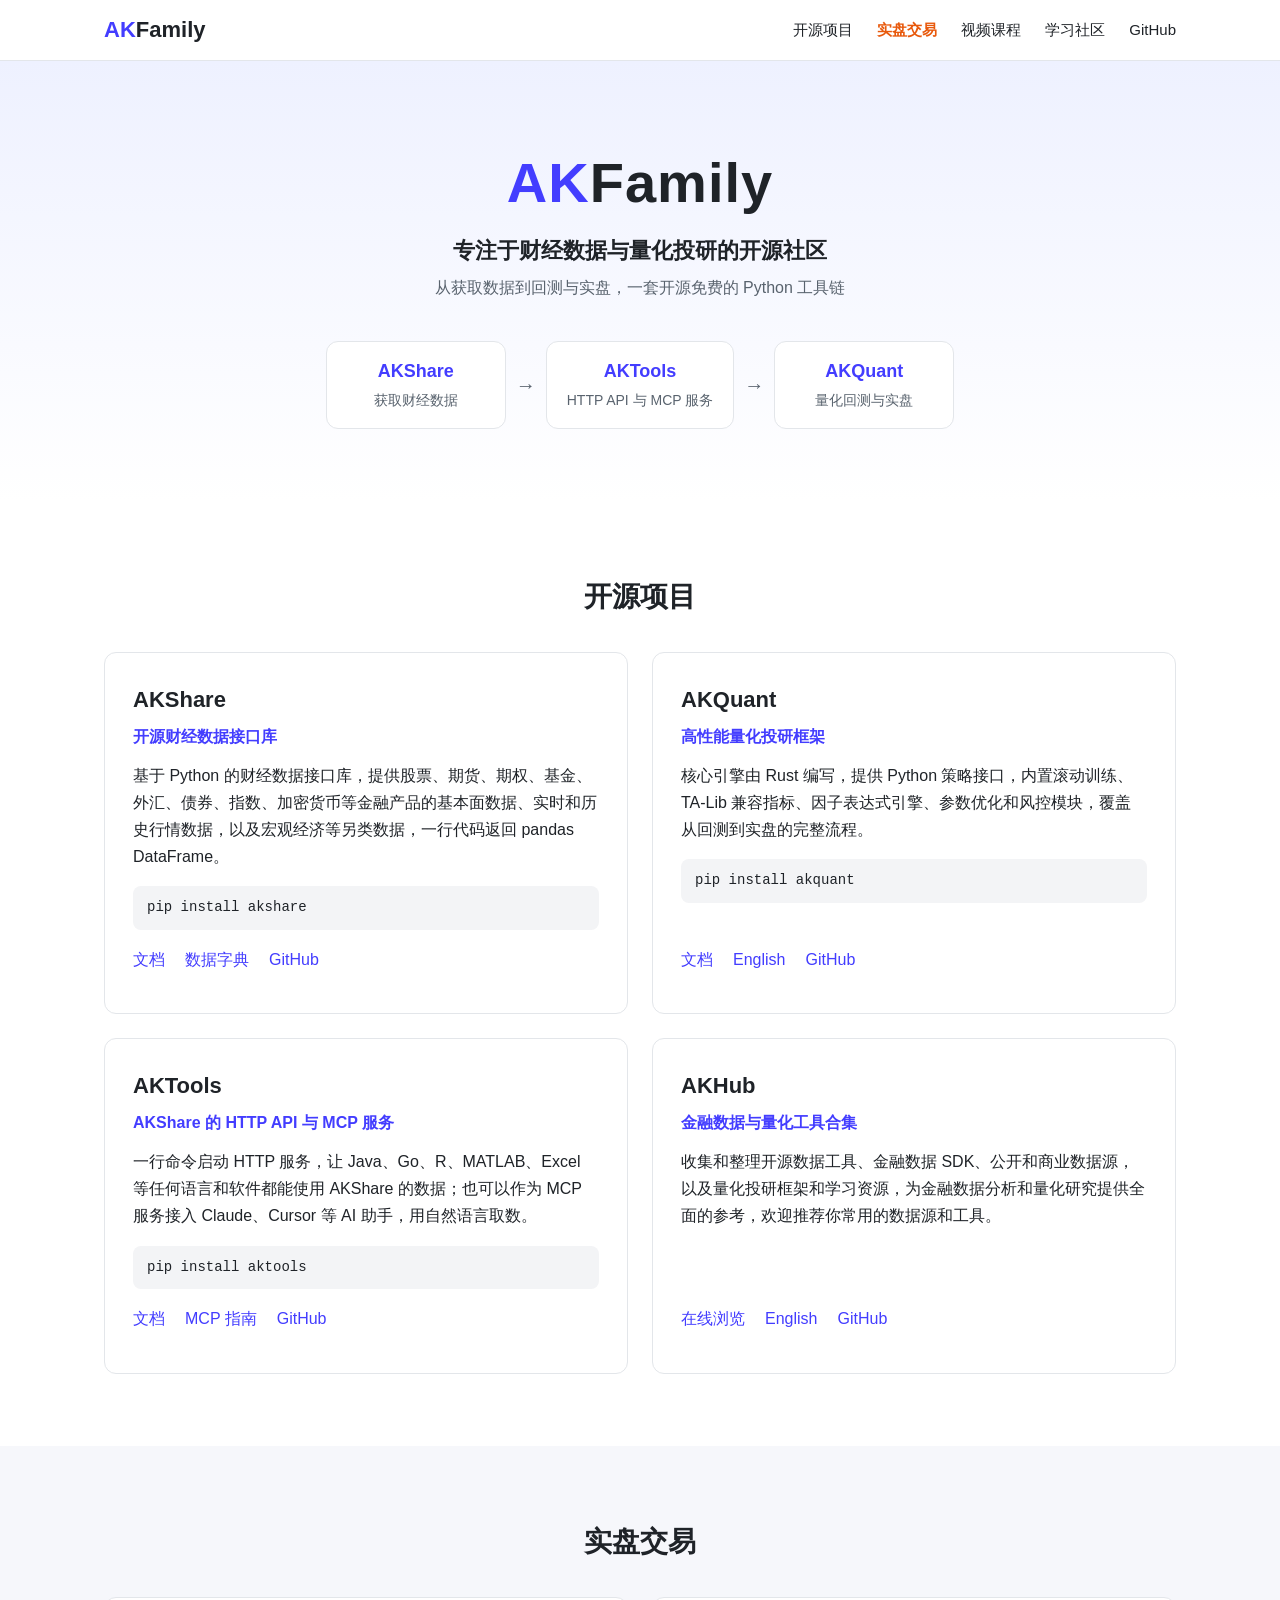
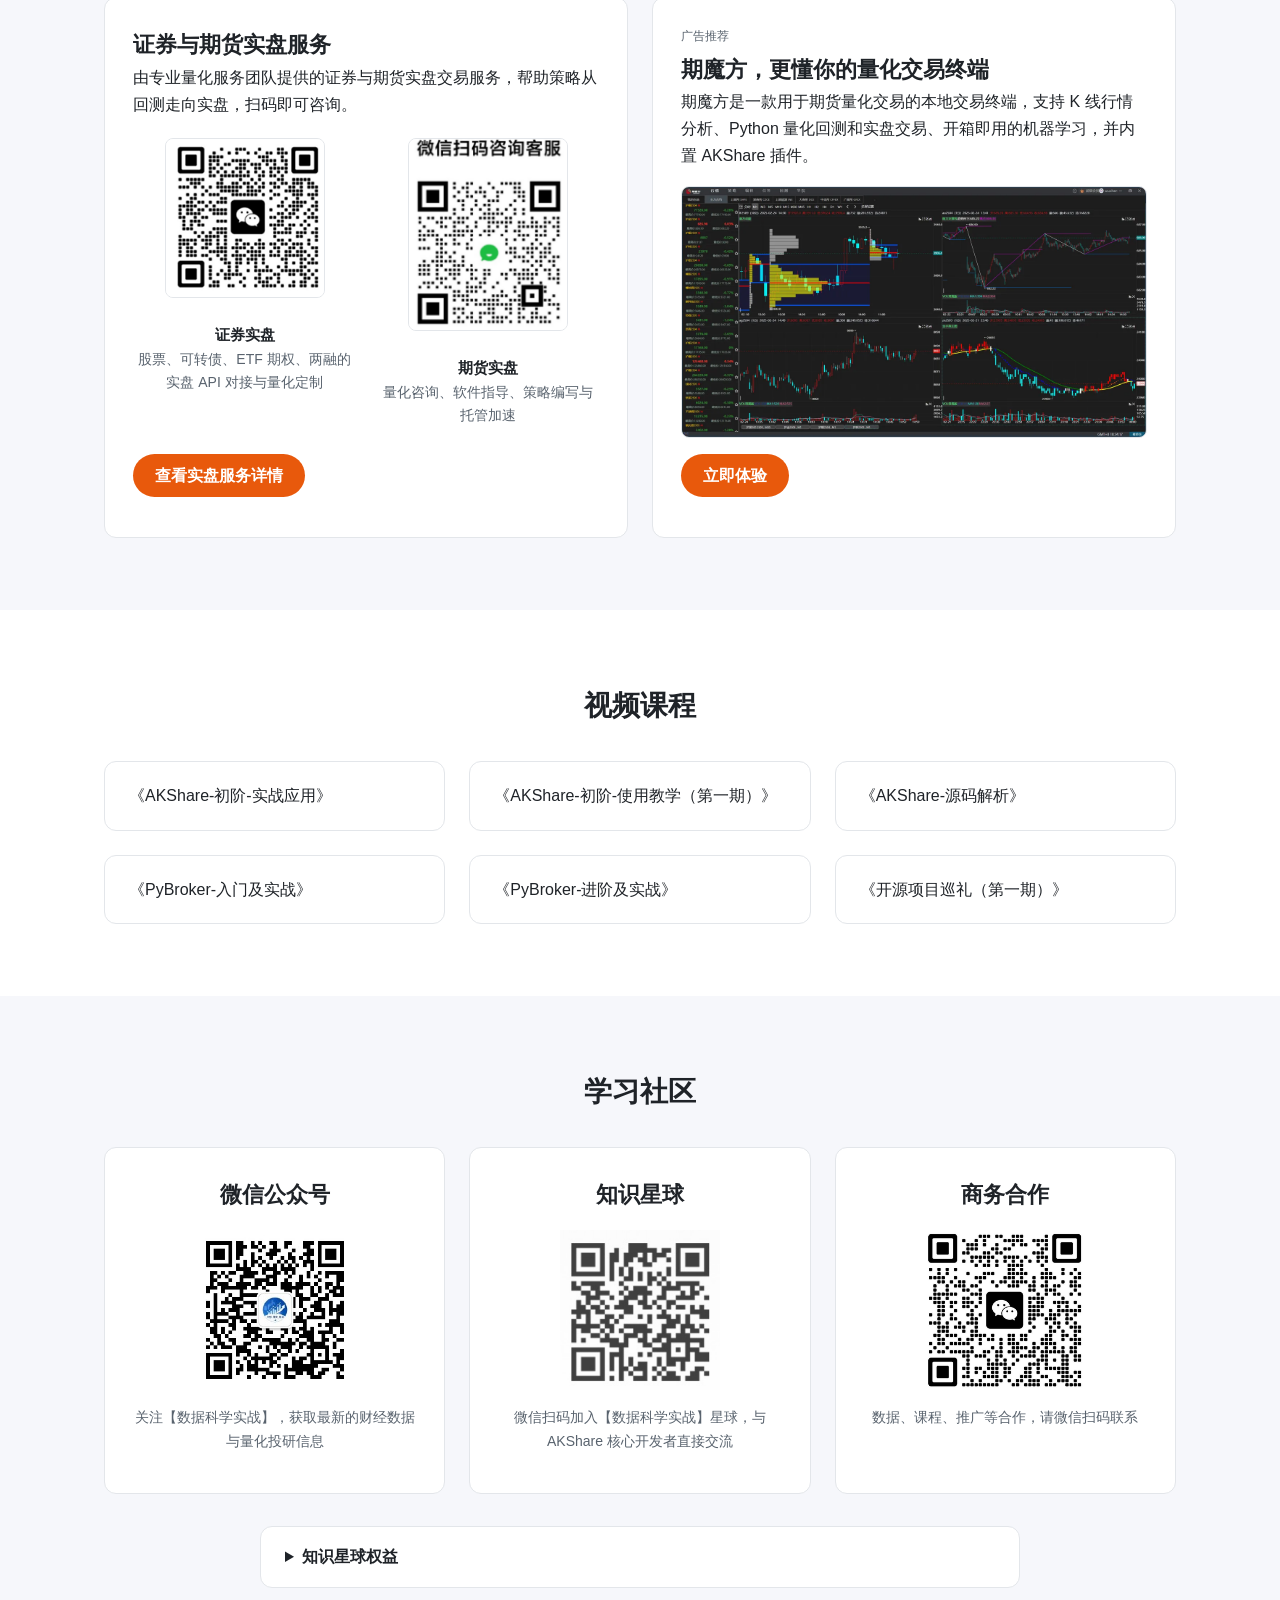
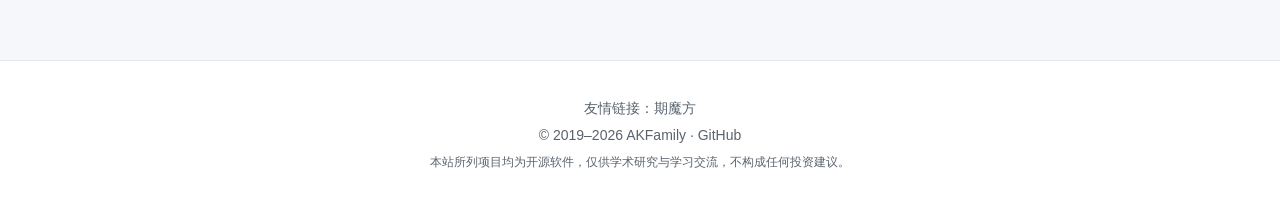
==== commit 5b26a1f8: "docs: Awesome-quant-data 更名为 AKHub，旧路径跳转到 /akhub/" ====
--- a/index.html
+++ b/index.html
@@ -4,8 +4,8 @@
   <meta charset="utf-8">
   <meta name="viewport" content="width=device-width, initial-scale=1">
   <title>AKFamily — 专注于财经数据与量化投研的开源社区</title>
-  <meta name="description" content="AKFamily 是 AKShare、AKQuant、AKTools 和 Awesome-quant-data 的项目家族：开源免费的财经数据接口、量化回测与实盘框架、HTTP API 与 MCP 服务，以及金融数据与量化工具合集。">
-  <meta name="keywords" content="AKFamily, AKShare, AKQuant, AKTools, Awesome-quant-data, 财经数据, 金融数据接口, 量化投资, 量化回测, 量化实盘, Python">
+  <meta name="description" content="AKFamily 是 AKShare、AKQuant、AKTools 和 AKHub 的项目家族：开源免费的财经数据接口、量化回测与实盘框架、HTTP API 与 MCP 服务，以及金融数据与量化工具合集。">
+  <meta name="keywords" content="AKFamily, AKShare, AKQuant, AKTools, AKHub, 财经数据, 金融数据接口, 量化投资, 量化回测, 量化实盘, Python">
   <link rel="canonical" href="https://akfamily.xyz/">
   <meta property="og:type" content="website">
   <meta property="og:title" content="AKFamily — 专注于财经数据与量化投研的开源社区">
@@ -82,10 +82,10 @@
             <p class="links"><a href="https://aktools.akfamily.xyz/" target="_blank" rel="noopener">文档</a><a href="https://akshare.akfamily.xyz/mcp.html" target="_blank" rel="noopener">MCP 指南</a><a href="https://github.com/akfamily/aktools" target="_blank" rel="noopener">GitHub</a></p>
           </article>
           <article class="card">
-            <h3>Awesome-quant-data</h3>
+            <h3>AKHub</h3>
             <p class="tag">金融数据与量化工具合集</p>
             <p>收集和整理开源数据工具、金融数据 SDK、公开和商业数据源，以及量化投研框架和学习资源，为金融数据分析和量化研究提供全面的参考，欢迎推荐你常用的数据源和工具。</p>
-            <p class="links"><a href="awesome-quant-data/">在线浏览</a><a href="awesome-quant-data/en/">English</a><a href="https://github.com/akfamily/awesome-quant-data" target="_blank" rel="noopener">GitHub</a></p>
+            <p class="links"><a href="akhub/">在线浏览</a><a href="akhub/en/">English</a><a href="https://github.com/akfamily/akhub" target="_blank" rel="noopener">GitHub</a></p>
           </article>
         </div>
       </div>
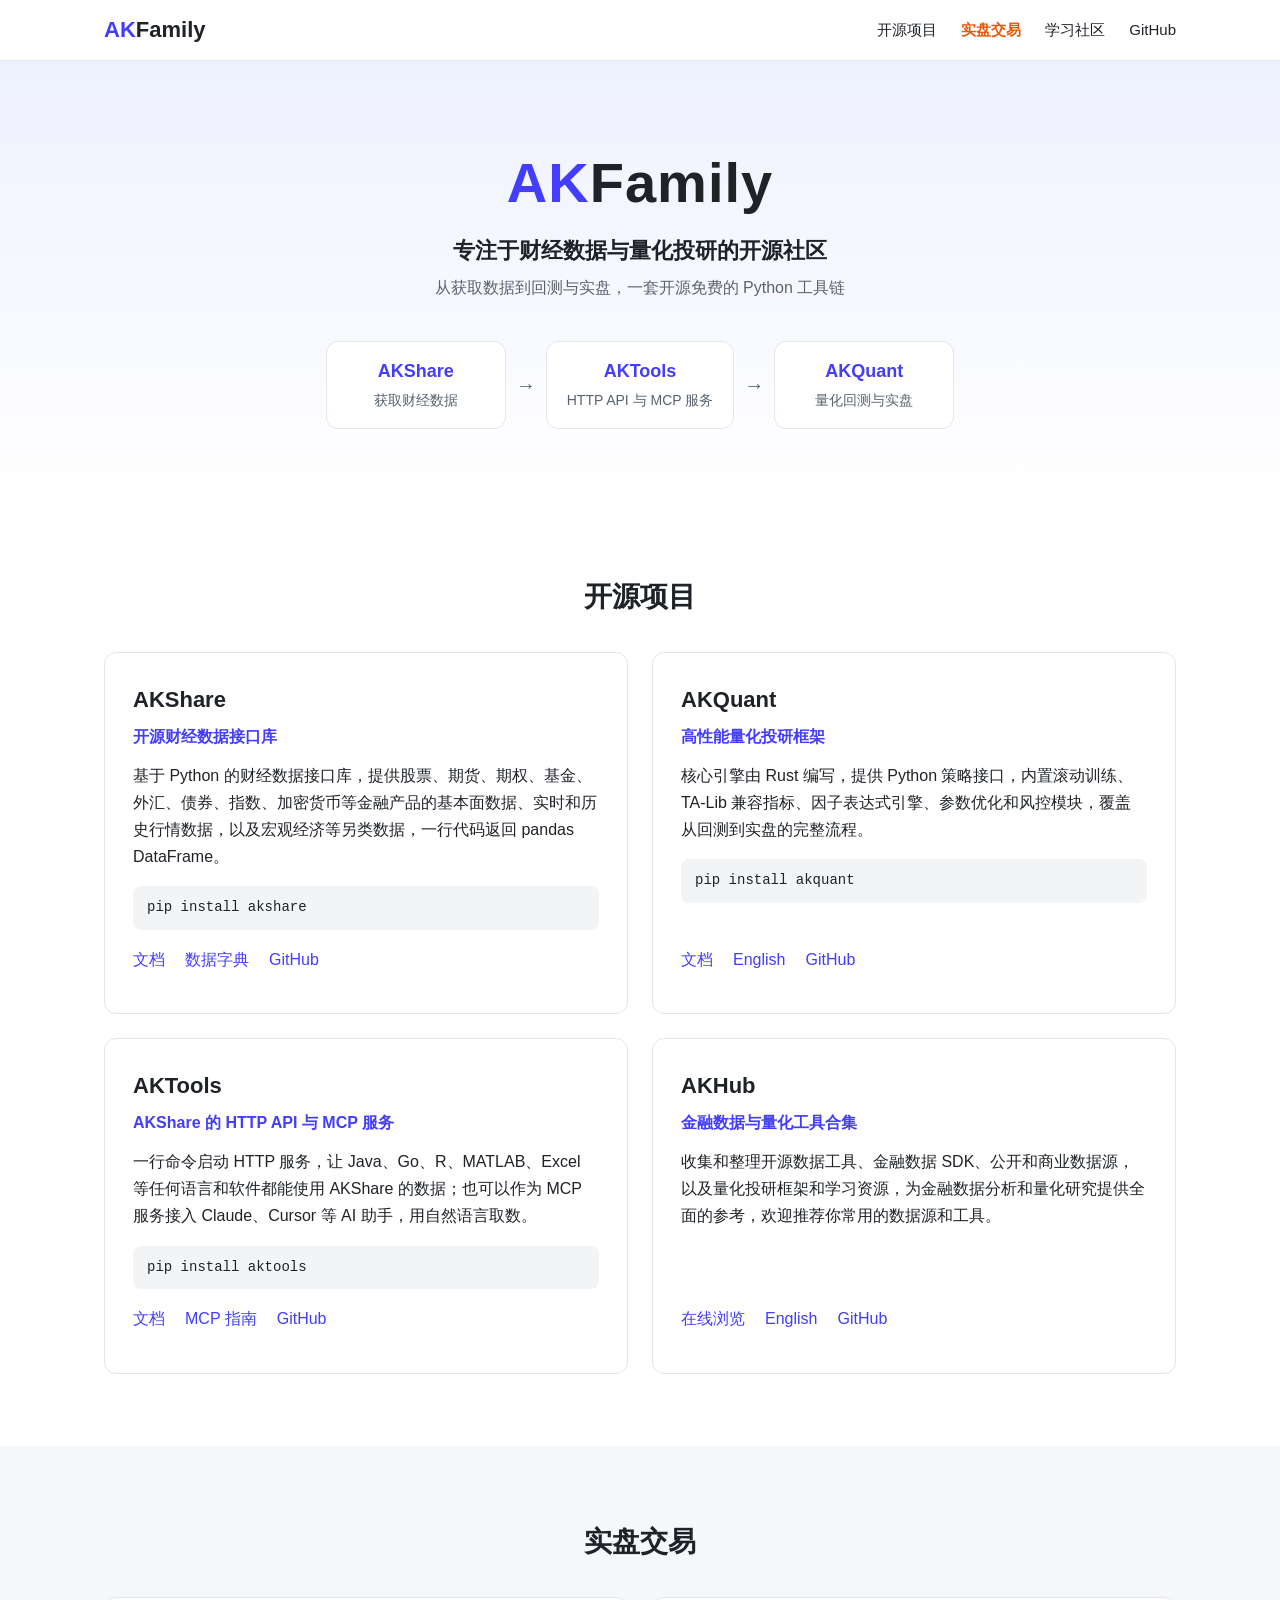
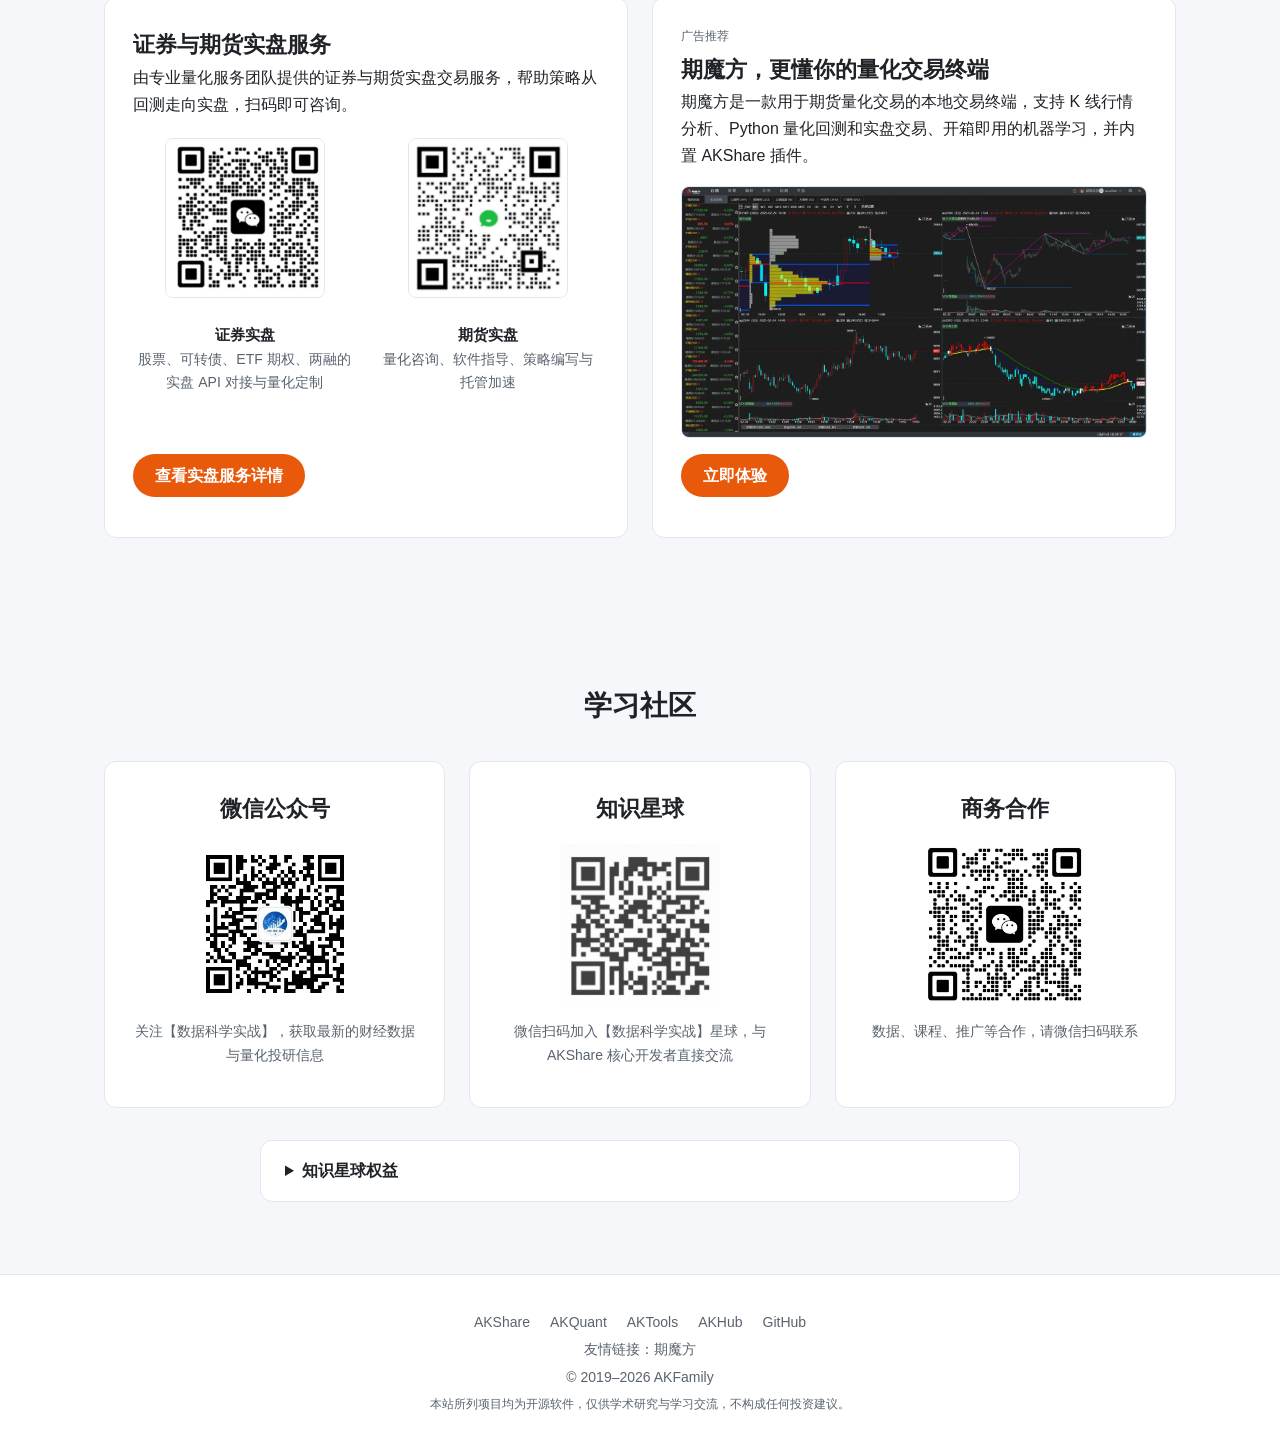
==== commit 2e5c64e8: "feat: 主页去掉视频课程，期货实盘二维码去掉文字，页脚补充项目链接 - 期货实盘二维码裁掉顶部“微信扫码咨询客服”文字，与证券实盘二维码等大；裁剪前后解码结果一致 - 删除视频课程区块与导航入口，" ====
--- a/index.html
+++ b/index.html
@@ -11,13 +11,17 @@
   <meta property="og:title" content="AKFamily — 专注于财经数据与量化投研的开源社区">
   <meta property="og:description" content="开源免费的财经数据接口、量化回测与实盘框架、HTTP API 与 MCP 服务。">
   <meta property="og:url" content="https://akfamily.xyz/">
+  <meta property="og:image" content="https://akfamily.xyz/assets/og/akfamily.png">
+  <meta property="og:image:width" content="1280">
+  <meta property="og:image:height" content="640">
+  <meta name="twitter:card" content="summary_large_image">
   <link rel="icon" href="favicon.ico">
   <link rel="stylesheet" href="assets/style.css">
   <script>
     // 兼容旧站的 hash 路由，例如 https://akfamily.xyz/#/community
     (function () {
       var map = { "#/data": "#projects", "#/quant": "#projects", "#/trade": "#trade",
-                  "#/course": "#courses", "#/community": "#community", "#/": "#top" };
+                  "#/course": "#top", "#/community": "#community", "#/": "#top" };
       var target = map[location.hash];
       if (!target) { return; }
       history.replaceState(null, "", target === "#top" ? location.pathname : target);
@@ -35,7 +39,6 @@
       <nav>
         <a href="#projects">开源项目</a>
         <a href="#trade" class="hl">实盘交易</a>
-        <a href="#courses">视频课程</a>
         <a href="#community">学习社区</a>
         <a href="https://github.com/akfamily" target="_blank" rel="noopener">GitHub</a>
       </nav>
@@ -85,7 +88,7 @@
             <h3>AKHub</h3>
             <p class="tag">金融数据与量化工具合集</p>
             <p>收集和整理开源数据工具、金融数据 SDK、公开和商业数据源，以及量化投研框架和学习资源，为金融数据分析和量化研究提供全面的参考，欢迎推荐你常用的数据源和工具。</p>
-            <p class="links"><a href="akhub/">在线浏览</a><a href="akhub/en/">English</a><a href="https://github.com/akfamily/akhub" target="_blank" rel="noopener">GitHub</a></p>
+            <p class="links"><a href="https://akhub.akfamily.xyz/" target="_blank" rel="noopener">在线浏览</a><a href="https://akhub.akfamily.xyz/en/" target="_blank" rel="noopener">English</a><a href="https://github.com/akfamily/akhub" target="_blank" rel="noopener">GitHub</a></p>
           </article>
         </div>
       </div>
@@ -104,7 +107,7 @@
                 <figcaption><b>证券实盘</b>股票、可转债、ETF 期权、两融的实盘 API 对接与量化定制</figcaption>
               </figure>
               <figure>
-                <img src="assets/img/trade-futures-qrcode.png" width="160" height="193" alt="期货实盘咨询微信二维码" loading="lazy">
+                <img src="assets/img/trade-futures-qrcode.png" width="160" height="160" alt="期货实盘咨询微信二维码" loading="lazy">
                 <figcaption><b>期货实盘</b>量化咨询、软件指导、策略编写与托管加速</figcaption>
               </figure>
             </div>
@@ -118,20 +121,6 @@
             <p class="links"><a class="btn" href="https://qmfquant.com" target="_blank" rel="noopener sponsored">立即体验</a></p>
           </article>
         </div>
-      </div>
-    </section>
-
-    <section id="courses" class="section">
-      <div class="wrap">
-        <h2>视频课程</h2>
-        <ul class="grid courses">
-          <li><a href="https://app3rqjh1z21630.h5.xiaoeknow.com/p/course/column/p_63745e95e4b01126eaa6492f" target="_blank" rel="noopener">《AKShare-初阶-实战应用》</a></li>
-          <li><a href="https://app3rqjh1z21630.h5.xiaoeknow.com/p/course/column/p_6341071ae4b0eca59c3a827d" target="_blank" rel="noopener">《AKShare-初阶-使用教学（第一期）》</a></li>
-          <li><a href="https://app3rqjh1z21630.h5.xiaoeknow.com/p/course/column/p_63621554e4b083231ec7db9f" target="_blank" rel="noopener">《AKShare-源码解析》</a></li>
-          <li><a href="https://app3rqjh1z21630.h5.xiaoeknow.com/p/course/column/p_66dd2c90e4b023c0611e36cb" target="_blank" rel="noopener">《PyBroker-入门及实战》</a></li>
-          <li><a href="https://app3rqjh1z21630.h5.xiaoeknow.com/p/course/column/p_673dfc2ae4b0694c950396f7" target="_blank" rel="noopener">《PyBroker-进阶及实战》</a></li>
-          <li><a href="https://app3rqjh1z21630.h5.xiaoeknow.com/p/course/column/p_63623e37e4b0276efeaac173" target="_blank" rel="noopener">《开源项目巡礼（第一期）》</a></li>
-        </ul>
       </div>
     </section>
 
@@ -172,8 +161,9 @@
 
   <footer class="footer">
     <div class="wrap">
+      <p class="footer-links"><a href="https://akshare.akfamily.xyz/" target="_blank" rel="noopener">AKShare</a><a href="https://akquant.akfamily.xyz/" target="_blank" rel="noopener">AKQuant</a><a href="https://aktools.akfamily.xyz/" target="_blank" rel="noopener">AKTools</a><a href="https://akhub.akfamily.xyz/" target="_blank" rel="noopener">AKHub</a><a href="https://github.com/akfamily" target="_blank" rel="noopener">GitHub</a></p>
       <p>友情链接：<a href="https://qmfquant.com" target="_blank" rel="noopener">期魔方</a></p>
-      <p>© 2019–<span id="year">2026</span> AKFamily · <a href="https://github.com/akfamily" target="_blank" rel="noopener">GitHub</a></p>
+      <p>© 2019–<span id="year">2026</span> AKFamily</p>
       <p class="disclaimer">本站所列项目均为开源软件，仅供学术研究与学习交流，不构成任何投资建议。</p>
     </div>
   </footer>
--- a/assets/style.css
+++ b/assets/style.css
@@ -100,13 +100,6 @@
 }
 .btn:hover { text-decoration: none; opacity: 0.9; }
 
-.courses { list-style: none; padding: 0; margin: 0; grid-template-columns: repeat(3, 1fr); }
-.courses a {
-  display: block; height: 100%; padding: 20px 24px;
-  border: 1px solid var(--line); border-radius: var(--radius); color: var(--text);
-}
-.courses a:hover { border-color: var(--brand); text-decoration: none; color: var(--brand); }
-
 .qr { align-items: center; text-align: center; }
 .qr img { margin: 16px 0; }
 .qr p { color: var(--muted); font-size: 14px; }
@@ -125,10 +118,11 @@
 }
 .footer p { margin: 4px 0; }
 .footer a { color: var(--muted); }
+.footer-links { display: flex; justify-content: center; flex-wrap: wrap; gap: 4px 20px; }
 .disclaimer { font-size: 12px; }
 
 @media (max-width: 860px) {
-  .cards, .two, .three, .courses { grid-template-columns: 1fr; }
+  .cards, .two, .three { grid-template-columns: 1fr; }
   .nav nav { gap: 14px; }
   .nav nav a:last-child { display: none; }
   .hero { padding: 56px 0 48px; }
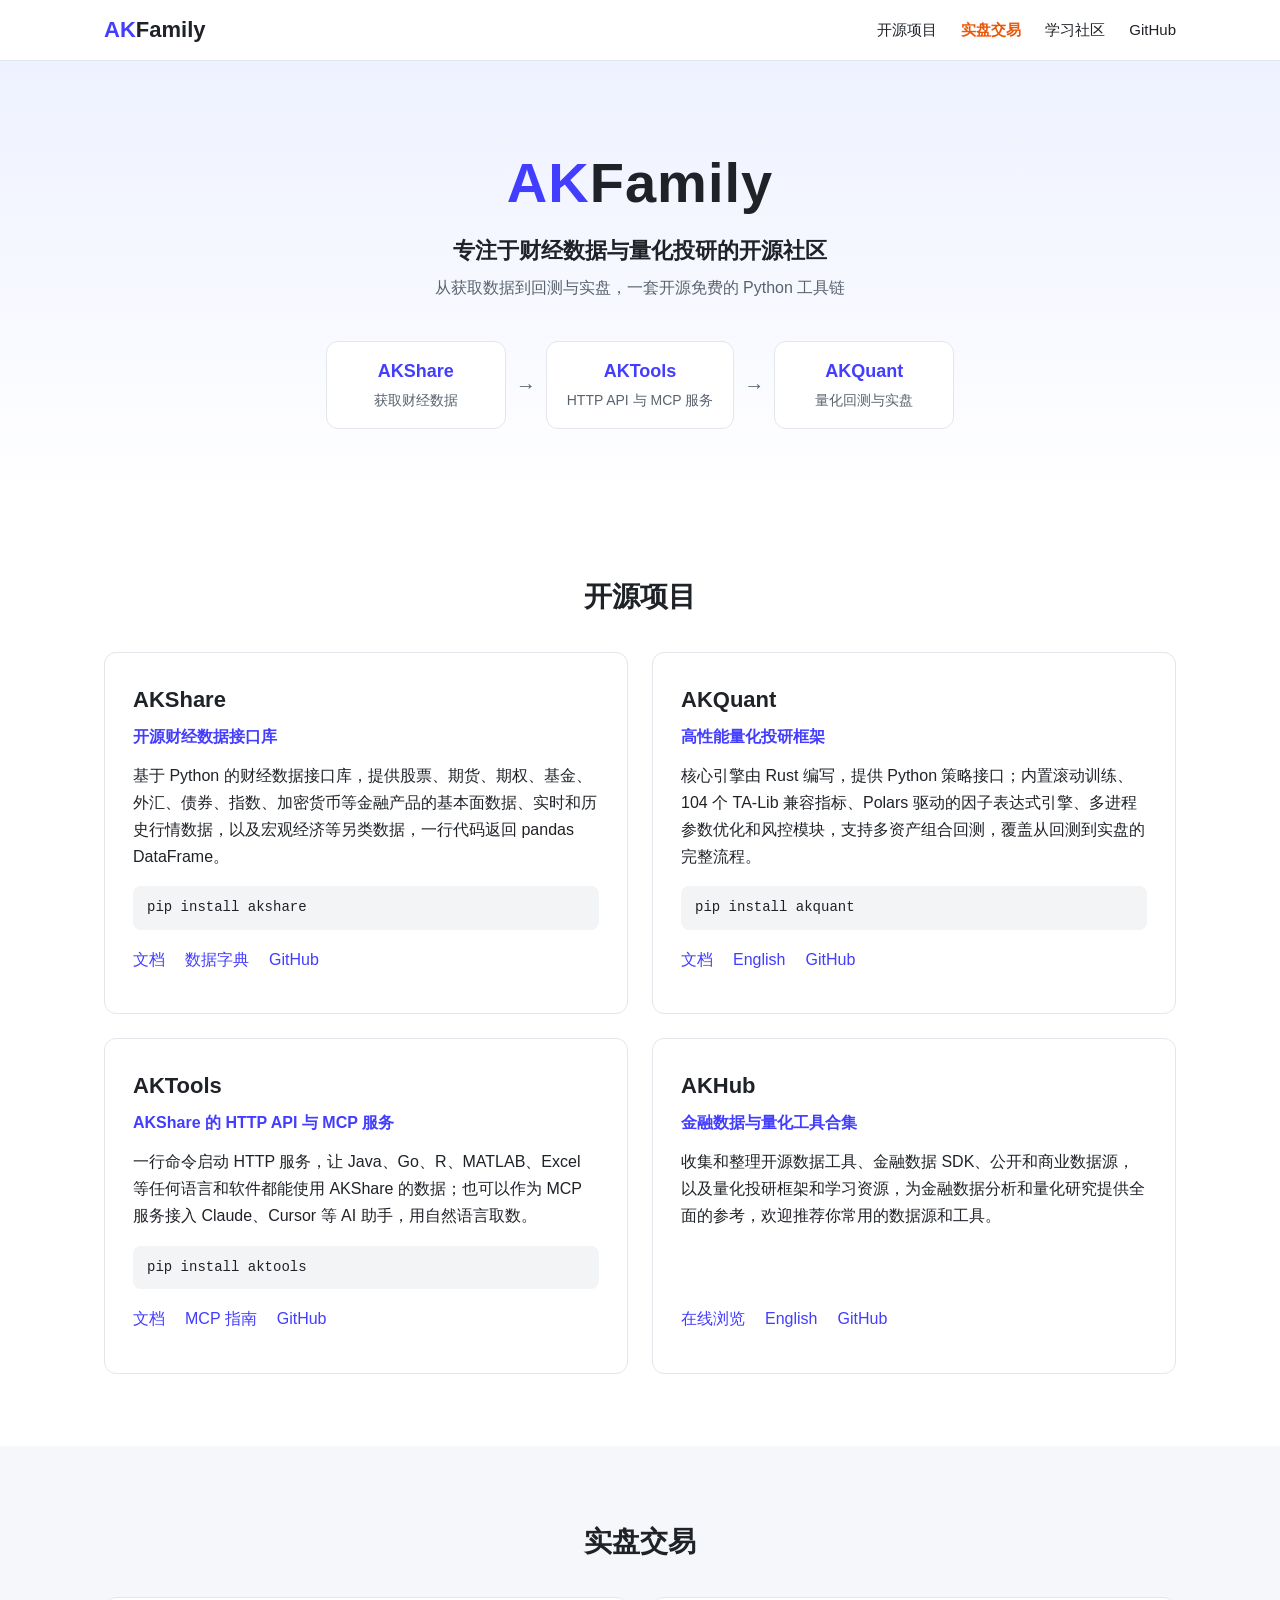
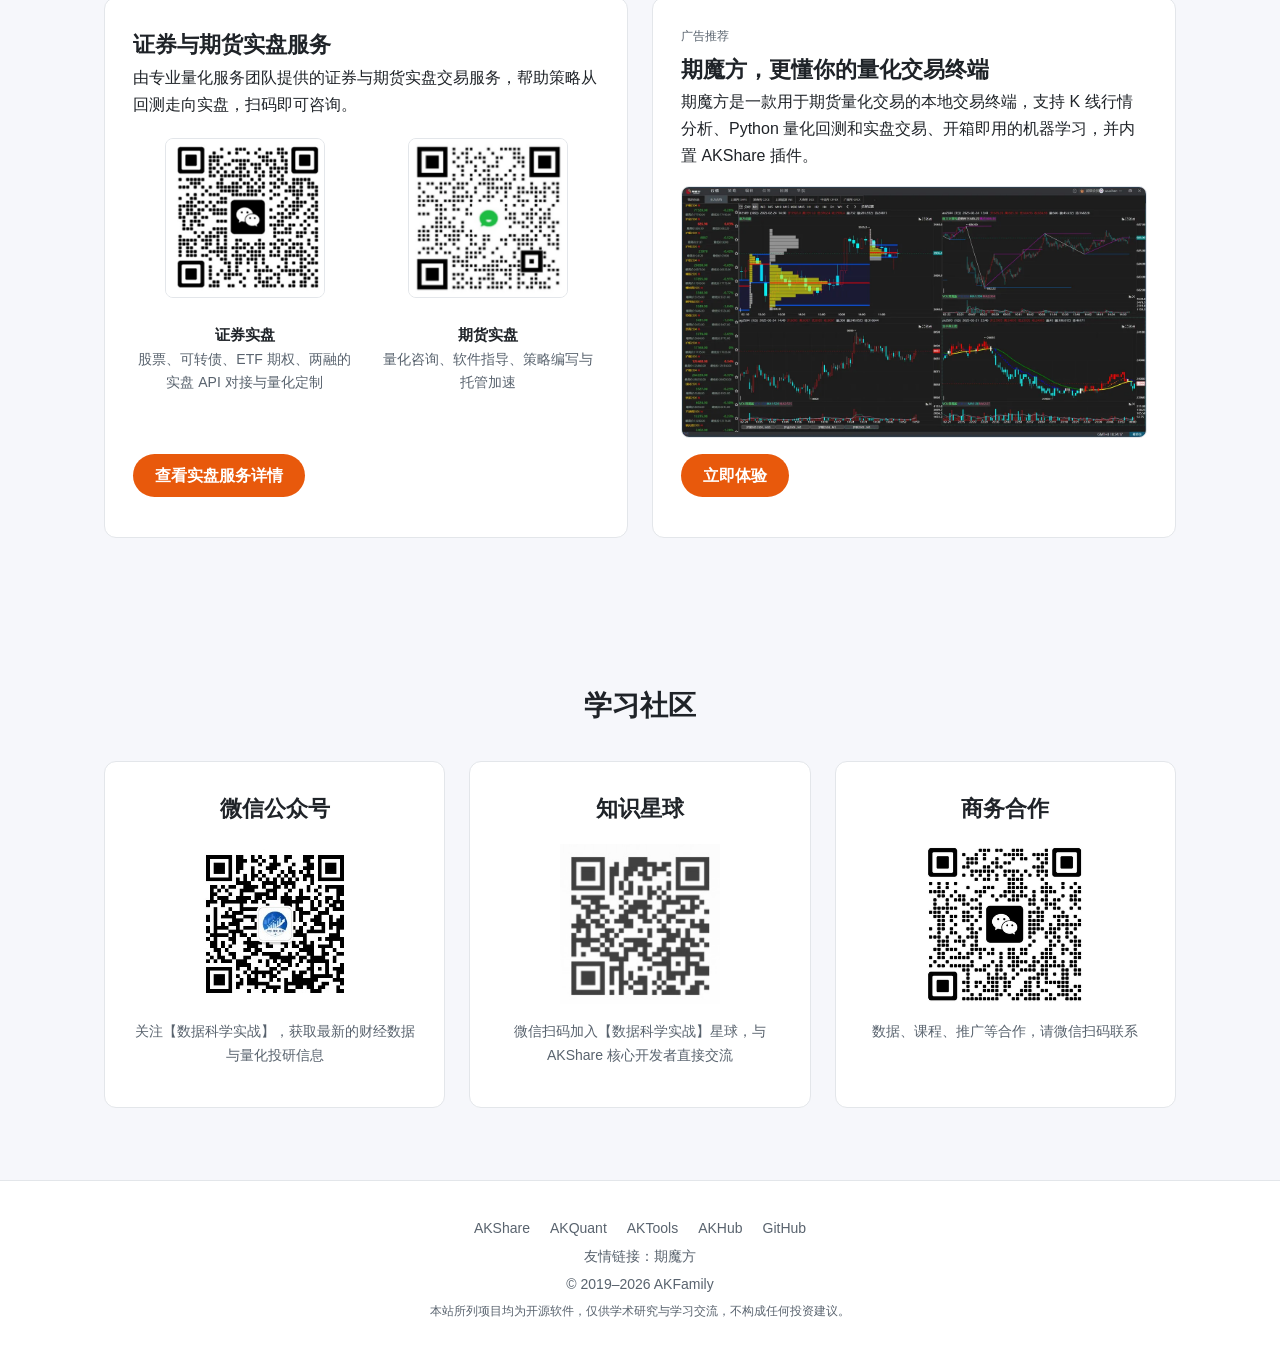
==== commit 386dc737: "feat: AKQuant 卡片简介补充一行与 AKShare 对齐，删除知识星球权益" ====
--- a/index.html
+++ b/index.html
@@ -73,7 +73,7 @@
           <article class="card">
             <h3>AKQuant</h3>
             <p class="tag">高性能量化投研框架</p>
-            <p>核心引擎由 Rust 编写，提供 Python 策略接口，内置滚动训练、TA-Lib 兼容指标、因子表达式引擎、参数优化和风控模块，覆盖从回测到实盘的完整流程。</p>
+            <p>核心引擎由 Rust 编写，提供 Python 策略接口；内置滚动训练、104 个 TA-Lib 兼容指标、Polars 驱动的因子表达式引擎、多进程参数优化和风控模块，支持多资产组合回测，覆盖从回测到实盘的完整流程。</p>
             <pre><code>pip install akquant</code></pre>
             <p class="links"><a href="https://akquant.akfamily.xyz/" target="_blank" rel="noopener">文档</a><a href="https://akquant.akfamily.xyz/en/" target="_blank" rel="noopener">English</a><a href="https://github.com/akfamily/akquant" target="_blank" rel="noopener">GitHub</a></p>
           </article>
@@ -144,17 +144,6 @@
             <p>数据、课程、推广等合作，请微信扫码联系</p>
           </article>
         </div>
-        <details class="perks">
-          <summary>知识星球权益</summary>
-          <ul>
-            <li>赠送《财经数据宝典》：多年财经数据维护经验和使用技巧，解答 AKShare 使用中的注意事项，并介绍国内外常用的财经数据源</li>
-            <li>赠送《量化投研宝典》：量化投研框架的最佳实践，以及实战文章和代码资源</li>
-            <li>赠送《PyBroker-入门及实战》视频课程</li>
-            <li>优质财经数据与量化投研文章、实用策略及源代码、高质量金融数据分享</li>
-            <li>每年不少于 10 次专属直播和录播课程，支持回放、课件及源码获取，唯一官方课程答疑渠道</li>
-            <li>10 张知识店铺课程 8.8 折优惠券，以及专业微信交流群</li>
-          </ul>
-        </details>
       </div>
     </section>
   </main>
--- a/assets/style.css
+++ b/assets/style.css
@@ -104,13 +104,6 @@
 .qr img { margin: 16px 0; }
 .qr p { color: var(--muted); font-size: 14px; }
 
-.perks {
-  max-width: 760px; margin: 32px auto 0; padding: 16px 24px;
-  background: #fff; border: 1px solid var(--line); border-radius: var(--radius);
-}
-.perks summary { cursor: pointer; font-weight: 600; }
-.perks ul { margin: 12px 0 0; padding-left: 20px; }
-.perks li { margin: 6px 0; }
 
 .footer {
   padding: 32px 0; text-align: center; font-size: 14px; color: var(--muted);
